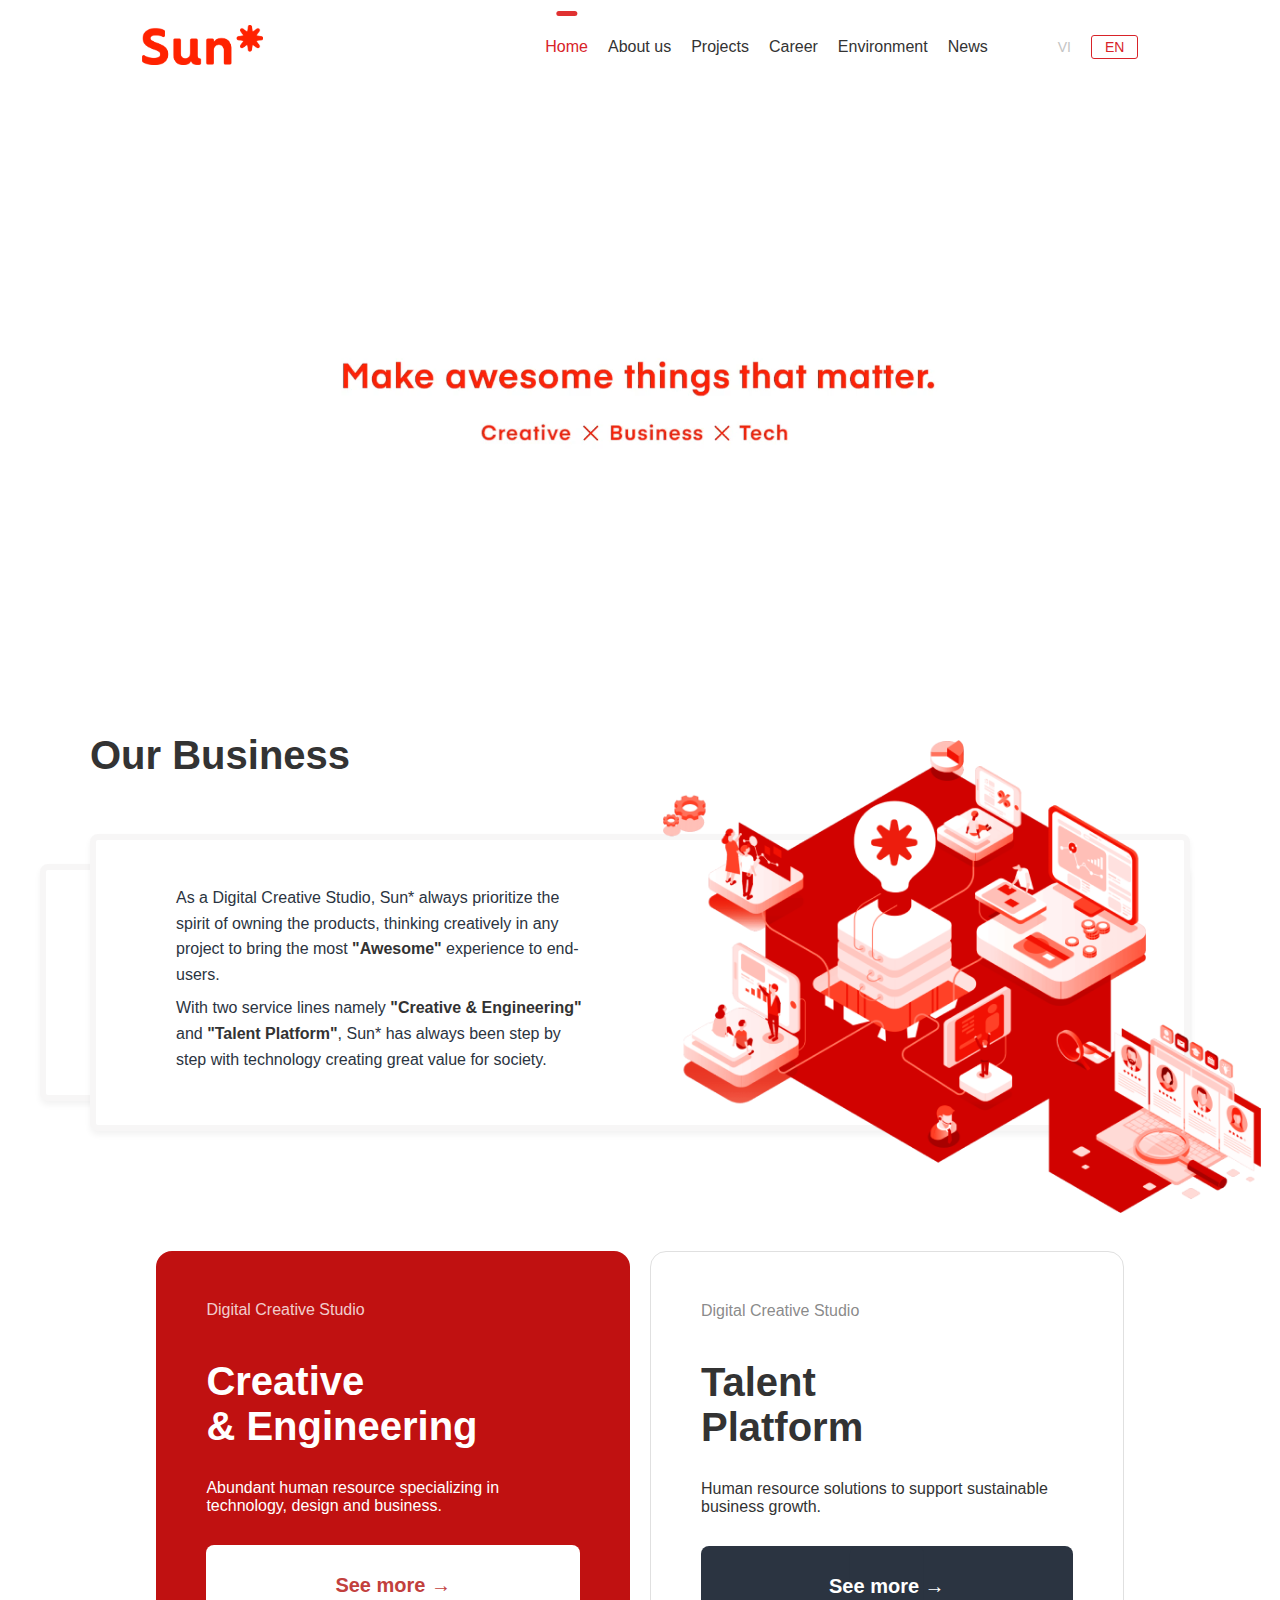
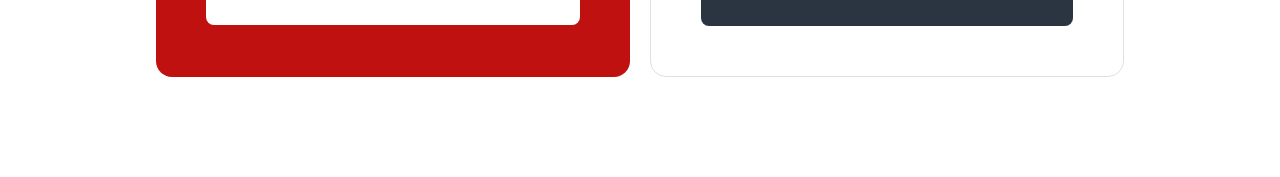
==== src/pages/index-en.html @ 9dc87dba "[Naitei] SUN* Homepage ft: header, business section, card section" ====
<!DOCTYPE html>
<html lang="vi">
  <head>
    <link
      rel="icon"
      href="../../assets/icons/favicon.ico"
      type="image/x-icon"
    />
    <link rel="stylesheet" href="../../assets/css/base.css" />
    <link rel="stylesheet" href="../../assets/css/home.css" />
    <meta charset="UTF-8" />
    <meta name="viewport" content="width=device-width, initial-scale=1.0" />
    <title>Home - English - Sun* Inc. Recruitment</title>
    <link rel="stylesheet" href="../../assets/css/styles.css" />
    <link rel="stylesheet" href="../../assets/css/responsive.css" />
  </head>

  <body>
    <header class="navbar">
      <div class="navbar__logo">
        <a href="index.html" aria-label="Trang chủ">
          <img
            src="../../assets/images/logo-sun@2x.png"
            alt="logo"
            style="max-height: 40px"
          />
        </a>
      </div>

      <input type="checkbox" id="menu-toggle" class="navbar__toggle-checkbox" />
      <div class="navbar__hamburger-btn">
        <label for="menu-toggle" class="navbar__hamburger">
          <span class="hamburger-icon"></span>
          <span class="hamburger-icon"></span>
          <span class="hamburger-icon"></span>
        </label>
      </div>

      <nav class="navbar__menu">
        <ul class="navbar__menu-list">
          <li class="navbar__menu-item-wrapper"><a href="#" class="navbar__menu-item navbar__menu-item--active">Home</a></li>
          <li class="navbar__menu-item-wrapper"><a href="#" class="navbar__menu-item">About us</a></li>
          <li class="navbar__menu-item-wrapper"><a href="#" class="navbar__menu-item">Projects</a></li>
          <li class="navbar__menu-item-wrapper"><a href="#" class="navbar__menu-item">Career</a></li>
          <li class="navbar__menu-item-wrapper"><a href="#" class="navbar__menu-item">Environment</a></li>
          <li class="navbar__menu-item-wrapper"><a href="#" class="navbar__menu-item">News</a></li>
        </ul>
      </nav>
      <ul class="navbar__lang">
        <li><a href="index.html" class="navbar__lang-btn">VI</a></li>
        <li>
          <a
            href="index-en.html"
            class="navbar__lang-btn navbar__lang-btn--active"
            >EN</a
          >
        </li>
      </ul>
    </header>

    <section class="video-container">
      <video
        src="../../assets/videos/mv-pc.mp4"
        autoplay
        muted
        webkit-playsinline
        playsinline
        loop
        preload="auto"
        class="video-container__video"
      ></video>
    </section>

    <section class="field">
      <div class="field__container">
        <h2 class="field__title">Our Business</h2>
        <div class="field__content">
          <div class="field__overlay-box"></div>
          <div class="field__description">
            <div class="field__text">
              <p>
                As a Digital Creative Studio, Sun* always prioritize the spirit
                of owning the products, thinking creatively in any project to
                bring the most <strong>"Awesome"</strong> experience to
                end-users.
              </p>
              <p>
                With two service lines namely
                <strong>"Creative &amp; Engineering"</strong> and
                <strong>"Talent Platform"</strong>, Sun* has always been step by
                step with technology creating great value for society.
              </p>
            </div>
            <div class="field__image">
              <img
                src="../../assets/images/intro-business.png"
                alt="Digital Creative Studio Illustration"
              />
            </div>
          </div>
        </div>
      </div>
    </section>

    <section class="boxes">
      <div class="box box--red">
        <div class="box-header">
          <span class="box-tag">Digital Creative Studio</span>
        </div>
        <div class="box-title">Creative<br />&amp; Engineering</div>
        <div class="box-description">
          Abundant human resource specializing in technology, design and business.
        </div>
        <button class="learn-more-btn learn-more-btn--red">
          See more →
        </button>
      </div>

      <div class="box box--white">
        <div class="box-header">
          <span class="box-tag box-tag--light">Digital Creative Studio</span>
        </div>
        <div class="box-title">Talent<br />Platform</div>
        <div class="box-description">
          Human resource solutions to support sustainable business growth.
        </div>
        <button class="learn-more-btn learn-more-btn--dark">
          See more →
        </button>
      </div>
    </section>
  </body>
</html>
---- assets/css/styles.css ----
* {
  margin: 0;
  padding: 0;
  box-sizing: border-box;
}

body {
  font-family: 'Open Sans', sans-serif;
  font-weight: 400;
}

header.navbar {
  display: flex;
  align-items: center;
  justify-content: space-between;
  padding: 20px;
  width: 81%;
  margin: 5px auto;
  font-size: 14px;
}

.navbar__logo {
  margin-right: auto;
}

.navbar img {
  max-height: 40px;
}

.navbar__hamburger-btn {
  background-color: #efefef;
  border: none;
  padding: 10px;
  border-radius: 5px;
  display: none;
  align-items: center;
  justify-content: center;
  cursor: pointer;
}

.navbar__toggle-checkbox {
  opacity: 0;
}

.navbar__hamburger {
  display: flex;
  flex-direction: column;
  gap: 4px;
  justify-content: center;
  align-items: center;
}

.hamburger-icon {
  width: 20px;
  height: 3px;
  background-color: #333;
  border-radius: 3px;
  transition: all 0.3s ease-in-out;
}

.navbar__hamburger.active .hamburger-icon:nth-child(1) {
  transform: translateY(8px) rotate(45deg);
}

.navbar__hamburger.active .hamburger-icon:nth-child(2) {
  opacity: 0;
}

.navbar__hamburger.active .hamburger-icon:nth-child(3) {
  transform: translateY(-8px) rotate(-45deg);
}

.navbar__menu-list, .navbar__lang {
  list-style: none;
  display: flex;
  align-items: center;
  gap: 20px;
  margin: 0;
  padding: 0;
}

.navbar__menu-list {
  margin-right: 8%;
}

.navbar__lang {
  margin-left: 70px;
}

.navbar__menu-list li, .navbar__lang li {
  list-style: none;
}

.navbar__menu-list a {
  text-decoration: none;
  color: #333;
  font-size: 16px;
  white-space: nowrap;
  position: relative;
}

.navbar__menu-list li {
  height: 40px;
  display: flex;
  align-items: center;
}

.navbar__menu-list a:hover,
.navbar__menu-list a.navbar__menu-item--active {
  color: #d82329;
}

.navbar__menu-list a:hover::before,
.navbar__menu-list a.navbar__menu-item--active::before {
  content: "";
  display: block;
  height: 5px;
  width: 50%;
  background-color: #e03131;
  border-radius: 3px;
  position: absolute;
  top: -27px;
  left: 50%;
  transform: translateX(-50%);
}

.navbar__lang-btn {
  padding: 3px 0;
  border-radius: 3px;
  font-size: 14px;
  color: #c4c4c4;
  cursor: pointer;
  text-decoration: none;
}

.navbar__lang-btn--active {
  color: #d82329;
  border: 1px solid #d82329;
  padding: 3px 13px;
}

.video-container {
  width: 100%;
  height: 600px;
  overflow: hidden;
}

.video-container__video {
  width: 100%;
  height: 100%;
  object-fit: cover;
}

.field {
  max-width: 1200px;
  margin: 20px auto;
  padding: 20px;
  font-size: 20px;
}

.field__container {
  max-width: 1100px;
  display: flex;
  flex-direction: column;
  gap: 20px;
  margin: 0 auto; 
}

.field__title {
  font-size: 40px;
  color: #333;
  margin-bottom: 1rem;
}

.field__content {
  display: flex;
  position: relative;
  gap: 20px;
  align-items: center;
}

.field__text {
  max-width: 450px;
  padding: 20px;
}

.field__description {
  margin-top: 20px;
  flex: 1;
  padding: 25px 60px;
  border: 6px solid #f7f6f6;
  border-radius: 8px;
  box-shadow: 0 4px 6px rgba(0, 0, 0, 0.05);
  background-color: #ffffff;
  z-index: 1;
  position: relative;
}

.field__description p {
  font-size: 1rem;
  color: #2b3441;
  line-height: 1.6;
  margin-bottom: 0.5rem;
}

.field__description p strong {
  color: #333;
}

.field__overlay-box {
  position: absolute;
  width: calc(100% + 50px);
  height: calc(100% - 80px);
  top: 50px;
  left: -50px;
  z-index: 0;
  border-radius: 8px;
  border: 6px solid #f7f6f6;
  box-shadow: 0 4px 6px rgba(0, 0, 0, 0.05);
  background-color: #ffffff;
}

.field__image {
  position: absolute;
  right: -50px;
  top: -35%;
  z-index: 2;
  width: 50%;
  display: flex;
  justify-content: center;
  align-items: center;
}

.field__image img {
  max-width: 110%;
  height: auto;
}

.boxes {
  max-width: 100%;
  display: flex;
  gap: 20px;
  justify-content: center;
  margin: 100px auto;
}

.box {
  border-radius: 16px;
  padding: 50px;
  width: 37%;
  position: relative;
}

.box--red {
  background-color: #c01111;
  color: #ffffff;
}

.box--white {
  background-color: #ffffff;
  color: #333333;
  border: 1px solid #e0e0e0;
}

.box-header {
  display: flex;
  align-items: center;
  margin-bottom: 10px;
}

.box-tag {
  font-size: 16px;
  color: rgba(255, 255, 255, 0.8);
  margin-bottom: 30px;
}

.box-tag--light {
  font-size: 16px;
  color: rgba(107, 107, 107, 0.8);
  margin-bottom: 30px;
}

.light {
  font-size: 16px;
  color: rgba(91, 91, 91, 0.8);
  margin-bottom: 30px;
}

.box-title {
  font-size: 40px;
  font-weight: bold;
  margin-bottom: 30px;
}

.box-description {
  font-size: 16px;
  margin-bottom: 30px;
}

.learn-more-btn {
  position: relative;
  display: inline-flex;
  align-items: center;
  justify-content: center;
  padding: 10px 20px;
  font-size: 20px;
  font-weight: bold;
  border-radius: 8px;
  cursor: pointer;
  border: none;
  width: 100%;
  height: 80px;
  color: #ffffff;
  overflow: hidden;
  z-index: 0;
  transition: color 0.3s ease;
}

.learn-more-btn::before {
  content: "";
  position: absolute;
  top: 50%;
  left: 50%;
  width: 20%;
  height: 100%;
  background-color: inherit;
  border-radius: 8px;
  transition: width 0.4s ease;
  transform: translate(-50%, -50%);
  z-index: -1;
}

.learn-more-btn--red {
  background-color: #ffffff;
  color: #c2403d;
}

.learn-more-btn--red:hover {
  color: #ffffff;
}

.learn-more-btn--red:hover::before {
  background-color: #2b3441;
  width: 120%;
}

.learn-more-btn--dark {
  background-color: #2b3441;
  color: #ffffff;
}

.learn-more-btn--dark:hover {
  color: #ffffff;
}

.learn-more-btn--dark:hover::before {
  background-color: #c01111;
  width: 120%;
}
---- assets/css/responsive.css ----
@media (max-width: 1200px) {
  header.navbar {
    width: 100%;
    margin: 0;
    padding: 10px 0;
    display: flex;
    align-items: center;
    justify-content: space-between;
    padding: 20px 20px;
    font-size: 14px;
  }

  .navbar__menu-list {
    gap: 15px;
  }
}

@media (max-width: 768px) {
  header.navbar {
    display: flex;
    align-items: center;
    justify-content: space-between;
    padding: 15px 10px;
  }

  .navbar__hamburger-btn {
    display: flex;
    align-items: center;
    justify-content: center;
    cursor: pointer;
  }

  .navbar__hamburger-icon {
    font-size: 24px;
    color: #333;
  }

  .navbar__lang {
    display: flex;
    align-items: center;
    gap: 8px;
    margin-left: 30px;
  }

  .navbar__menu {
    display: none;
    flex-direction: column;
    position: absolute;
    top: 60px;
    left: 0;
    background-color: #fff;
    z-index: 1000;
    width: 100%;
    padding-left: 0;
    margin: 0;
  }

  .navbar__toggle-checkbox {
    position: absolute;
    top: 0;
    left: 0;
    width: 20px;
    height: 20px;
    opacity: 0;
    cursor: pointer;
  }

  #menu-toggle:checked ~ .navbar__menu {
    display: flex;
  }

  .navbar__menu-list {
    display: flex;
    flex-direction: column;
    width: 100%;
    padding-left: 0;
    margin: 0;
    align-items: flex-start;
  }

  .navbar__menu-item-wrapper {
    width: 100%;
  }

  .navbar__menu-item {
    display: block;
    width: 100%;
    padding: 10px 15px;
    text-align: left;
    background-color: transparent;
    color: #333;
    border: none;
    cursor: pointer;
  }

  .navbar__menu-item.navbar__menu-item--active,
  .navbar__menu-item:hover {
    background-color: red !important;
    color: white !important;
  }

  .navbar__menu-item.navbar__menu-item--active::before,
  .navbar__menu-item:hover::before {
    display: none !important;
  }

  .video-container {
    width: 100%;
    height: 400px;
  }

  .field__content {
    display: flex;
    flex-direction: row;
    align-items: center;
    gap: 20px;
  }

  .field__title {
    font-size: 28px;
  }

  .field__description {
    padding: 20px;
  }

  .field__image {
    width: 45%;
    max-width: 100%;
    top: 10%;
    right: 20px;
  }

  .field__text {
    width: 50%;
    text-align: left;
  }

  .boxes {
    margin: 10px 25px;
  }

  .box {
    width: 100%;
    padding: 36px;
  }

  .box-title {
    font-size: 22px;
  }

  .learn-more-btn {
    font-size: 16px;
    height: 60px;
  }
}



@media (max-width: 480px) {
  .navbar-menu a {
    font-size: 12px;
  }

  .navbar-lang .btn {
    font-size: 12px;
  }

  .field__container {
    display: flex;
    flex-direction: column;
    gap: 20px;
    margin: 0 10px;
  }

  .field__content {
    display: flex;
    flex-direction: column;
    align-items: center;
    gap: 10px;
  }

  .field__title {
    font-size: 24px;
  }

  .field__description {
    font-size: 14px;
    padding: 10px;
  }

  .field__text {
    order: 1;
    text-align: left;
    width: 100%;
  }

  .field__image {
    order: 2;
    width: 96%;
    margin-top: 10px;
    position: static;
  }

  .boxes {
    margin: 10px 25px;
    flex-direction: column; 
  }

  .box {
    padding: 36px;
  }

  .box-header {
    font-size: 14px;
    margin-bottom: 8px;
  }
}
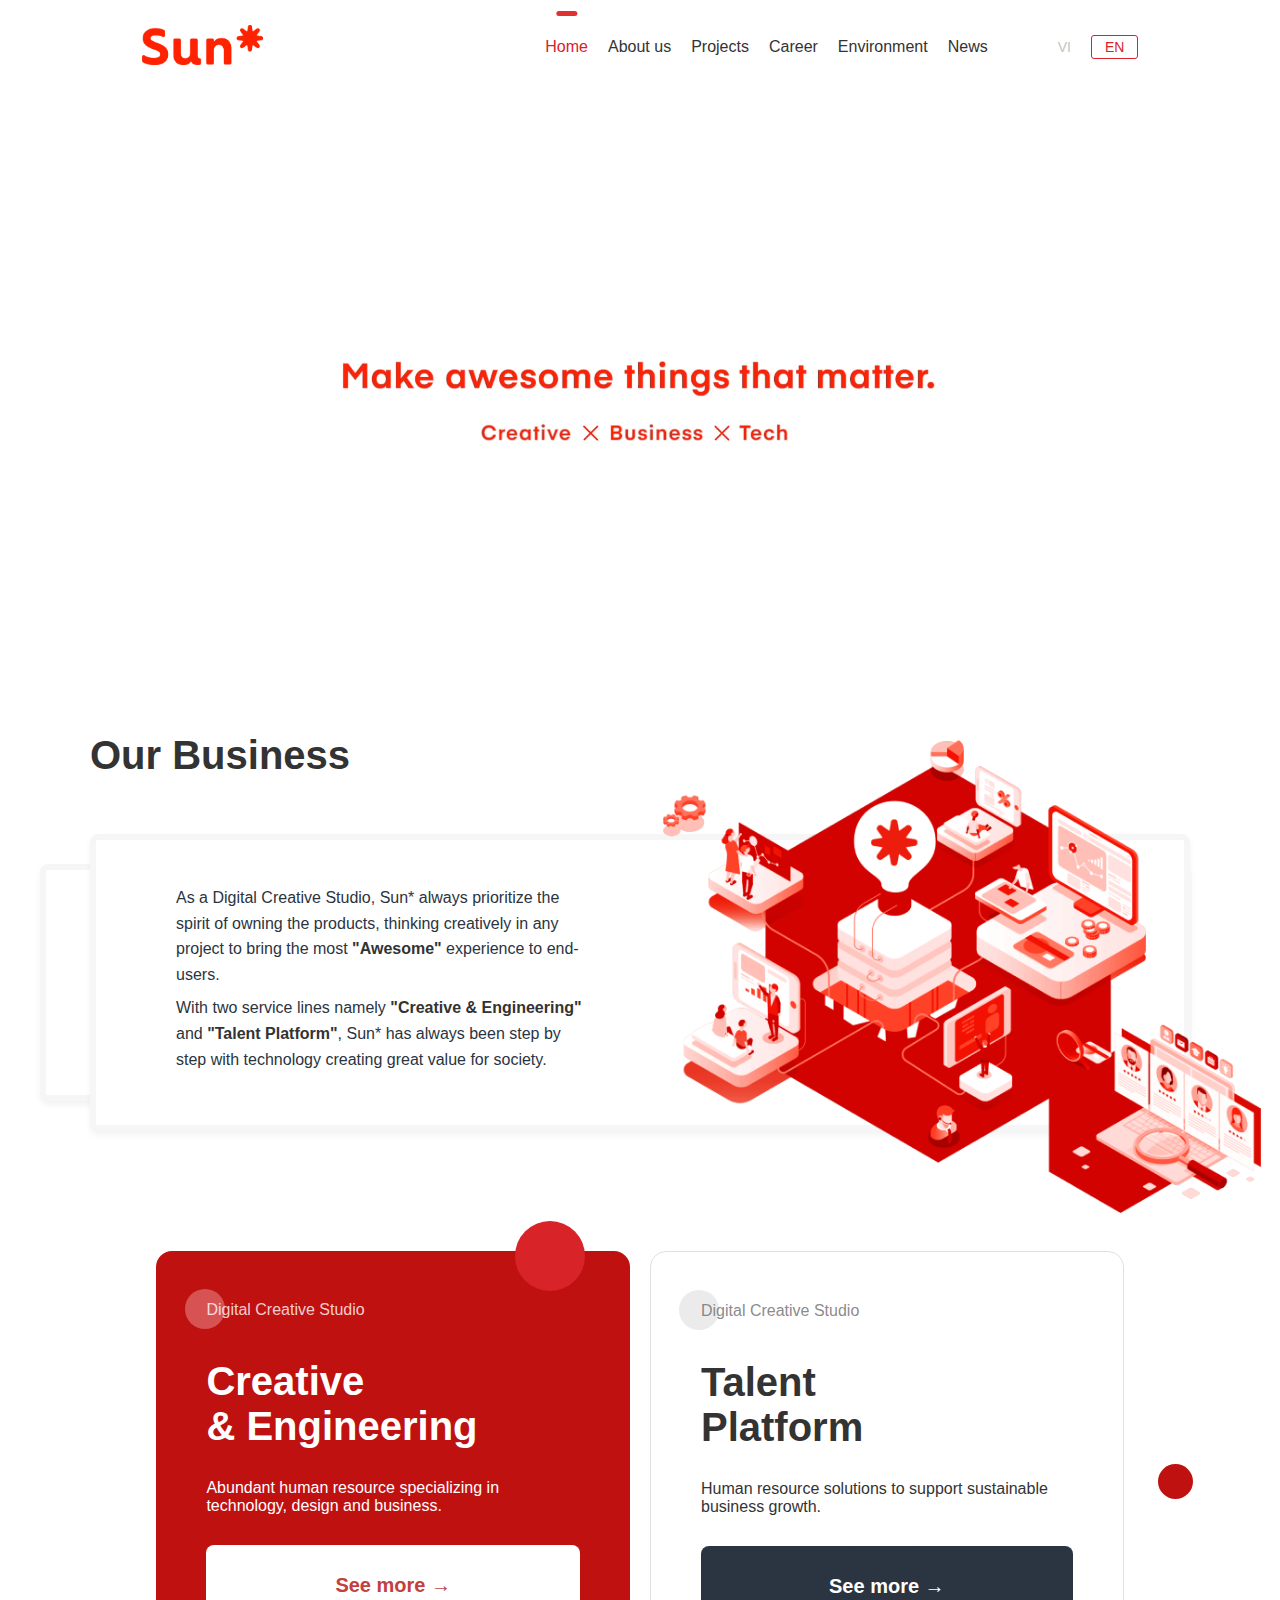
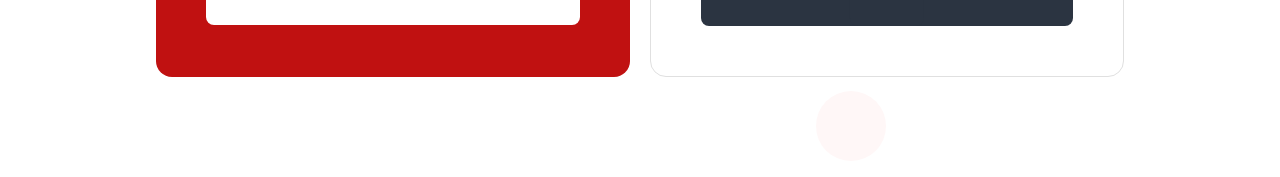
==== commit 5af98df6: "[Naitei] SUN* Homepage ft: header, business section, card section" ====
--- a/src/pages/index-en.html
+++ b/src/pages/index-en.html
@@ -6,8 +6,6 @@
       href="../../assets/icons/favicon.ico"
       type="image/x-icon"
     />
-    <link rel="stylesheet" href="../../assets/css/base.css" />
-    <link rel="stylesheet" href="../../assets/css/home.css" />
     <meta charset="UTF-8" />
     <meta name="viewport" content="width=device-width, initial-scale=1.0" />
     <title>Home - English - Sun* Inc. Recruitment</title>
@@ -104,7 +102,9 @@
 
     <section class="boxes">
       <div class="box box--red">
+        <div class="circle circle--top-right"></div>
         <div class="box-header">
+          <div class="circle circle--red circle--top-left"></div>
           <span class="box-tag">Digital Creative Studio</span>
         </div>
         <div class="box-title">Creative<br />&amp; Engineering</div>
@@ -118,6 +118,7 @@
 
       <div class="box box--white">
         <div class="box-header">
+          <div class="circle circle--white circle--top-left"></div>
           <span class="box-tag box-tag--light">Digital Creative Studio</span>
         </div>
         <div class="box-title">Talent<br />Platform</div>
@@ -127,6 +128,8 @@
         <button class="learn-more-btn learn-more-btn--dark">
           See more →
         </button>
+        <div class="circle circle-right"></div>
+        <div class="circle circle--down-right"></div>
       </div>
     </section>
   </body>
--- a/assets/css/styles.css
+++ b/assets/css/styles.css
@@ -1,7 +1,7 @@
 * {
+  box-sizing: border-box;
   margin: 0;
   padding: 0;
-  box-sizing: border-box;
 }
 
 body {
@@ -10,13 +10,13 @@
 }
 
 header.navbar {
-  display: flex;
-  align-items: center;
+  align-items: center;
+  display: flex;
+  font-size: 14px;
   justify-content: space-between;
+  margin: 5px auto;
   padding: 20px;
   width: 81%;
-  margin: 5px auto;
-  font-size: 14px;
 }
 
 .navbar__logo {
@@ -28,14 +28,14 @@
 }
 
 .navbar__hamburger-btn {
+  align-items: center;
   background-color: #efefef;
   border: none;
+  border-radius: 5px;
+  cursor: pointer;
+  display: none;
+  justify-content: center;
   padding: 10px;
-  border-radius: 5px;
-  display: none;
-  align-items: center;
-  justify-content: center;
-  cursor: pointer;
 }
 
 .navbar__toggle-checkbox {
@@ -43,19 +43,19 @@
 }
 
 .navbar__hamburger {
+  align-items: center;
   display: flex;
   flex-direction: column;
   gap: 4px;
   justify-content: center;
-  align-items: center;
 }
 
 .hamburger-icon {
-  width: 20px;
-  height: 3px;
   background-color: #333;
   border-radius: 3px;
+  height: 3px;
   transition: all 0.3s ease-in-out;
+  width: 20px;
 }
 
 .navbar__hamburger.active .hamburger-icon:nth-child(1) {
@@ -70,11 +70,12 @@
   transform: translateY(-8px) rotate(-45deg);
 }
 
-.navbar__menu-list, .navbar__lang {
+.navbar__menu-list,
+.navbar__lang {
+  align-items: center;
+  display: flex;
+  gap: 20px;
   list-style: none;
-  display: flex;
-  align-items: center;
-  gap: 20px;
   margin: 0;
   padding: 0;
 }
@@ -87,22 +88,23 @@
   margin-left: 70px;
 }
 
-.navbar__menu-list li, .navbar__lang li {
+.navbar__menu-list li,
+.navbar__lang li {
   list-style: none;
 }
 
 .navbar__menu-list a {
-  text-decoration: none;
   color: #333;
   font-size: 16px;
+  position: relative;
+  text-decoration: none;
   white-space: nowrap;
-  position: relative;
 }
 
 .navbar__menu-list li {
+  align-items: center;
+  display: flex;
   height: 40px;
-  display: flex;
-  align-items: center;
 }
 
 .navbar__menu-list a:hover,
@@ -112,71 +114,71 @@
 
 .navbar__menu-list a:hover::before,
 .navbar__menu-list a.navbar__menu-item--active::before {
+  background-color: #e03131;
+  border-radius: 3px;
   content: "";
   display: block;
   height: 5px;
-  width: 50%;
-  background-color: #e03131;
-  border-radius: 3px;
+  left: 50%;
   position: absolute;
   top: -27px;
-  left: 50%;
   transform: translateX(-50%);
+  width: 50%;
 }
 
 .navbar__lang-btn {
-  padding: 3px 0;
   border-radius: 3px;
-  font-size: 14px;
   color: #c4c4c4;
   cursor: pointer;
+  font-size: 14px;
+  padding: 3px 0;
   text-decoration: none;
 }
 
 .navbar__lang-btn--active {
+  border: 1px solid #d82329;
   color: #d82329;
-  border: 1px solid #d82329;
   padding: 3px 13px;
 }
 
 .video-container {
-  width: 100%;
   height: 600px;
   overflow: hidden;
+  width: 100%;
 }
 
 .video-container__video {
-  width: 100%;
   height: 100%;
   object-fit: cover;
+  width: 100%;
 }
 
 .field {
+  font-size: 20px;
+  margin: 20px auto;
   max-width: 1200px;
-  margin: 20px auto;
   padding: 20px;
-  font-size: 20px;
 }
 
 .field__container {
-  max-width: 1100px;
   display: flex;
   flex-direction: column;
   gap: 20px;
-  margin: 0 auto; 
+  margin: 0 auto;
+  max-width: 1100px;
 }
 
 .field__title {
+  color: #333;
   font-size: 40px;
-  color: #333;
   margin-bottom: 1rem;
 }
 
 .field__content {
-  display: flex;
+  align-items: center;
+  display: flex;
+  gap: 20px;
   position: relative;
-  gap: 20px;
-  align-items: center;
 }
 
 .field__text {
@@ -185,20 +187,23 @@
 }
 
 .field__description {
-  margin-top: 20px;
-  flex: 1;
-  padding: 25px 60px;
+  background-color: #ffffff;
   border: 6px solid #f7f6f6;
   border-radius: 8px;
   box-shadow: 0 4px 6px rgba(0, 0, 0, 0.05);
-  background-color: #ffffff;
+  color: #2b3441;
+  flex: 1;
+  font-size: 1rem;
+  line-height: 1.6;
+  margin-top: 20px;
+  padding: 25px 60px;
+  position: relative;
   z-index: 1;
-  position: relative;
 }
 
 .field__description p {
+  color: #2b3441;
   font-size: 1rem;
-  color: #2b3441;
   line-height: 1.6;
   margin-bottom: 0.5rem;
 }
@@ -208,47 +213,47 @@
 }
 
 .field__overlay-box {
+  background-color: #ffffff;
+  border: 6px solid #f7f6f6;
+  border-radius: 8px;
+  box-shadow: 0 4px 6px rgba(0, 0, 0, 0.05);
+  height: calc(100% - 80px);
+  left: -50px;
   position: absolute;
+  top: 50px;
   width: calc(100% + 50px);
-  height: calc(100% - 80px);
-  top: 50px;
-  left: -50px;
   z-index: 0;
-  border-radius: 8px;
-  border: 6px solid #f7f6f6;
-  box-shadow: 0 4px 6px rgba(0, 0, 0, 0.05);
-  background-color: #ffffff;
 }
 
 .field__image {
+  align-items: center;
+  display: flex;
+  justify-content: center;
   position: absolute;
   right: -50px;
   top: -35%;
+  width: 50%;
   z-index: 2;
-  width: 50%;
-  display: flex;
-  justify-content: center;
-  align-items: center;
 }
 
 .field__image img {
+  height: auto;
   max-width: 110%;
-  height: auto;
 }
 
 .boxes {
-  max-width: 100%;
   display: flex;
   gap: 20px;
   justify-content: center;
   margin: 100px auto;
+  max-width: 100%;
 }
 
 .box {
   border-radius: 16px;
   padding: 50px;
+  position: relative;
   width: 37%;
-  position: relative;
 }
 
 .box--red {
@@ -258,31 +263,32 @@
 
 .box--white {
   background-color: #ffffff;
+  border: 1px solid #e0e0e0;
   color: #333333;
-  border: 1px solid #e0e0e0;
 }
 
 .box-header {
-  display: flex;
-  align-items: center;
+  align-items: center;
+  display: flex;
   margin-bottom: 10px;
 }
 
 .box-tag {
+  color: rgba(255, 255, 255, 0.8);
   font-size: 16px;
-  color: rgba(255, 255, 255, 0.8);
   margin-bottom: 30px;
+  z-index: 1;
 }
 
 .box-tag--light {
+  color: rgba(107, 107, 107, 0.8);
   font-size: 16px;
-  color: rgba(107, 107, 107, 0.8);
   margin-bottom: 30px;
 }
 
 .light {
+  color: rgba(91, 91, 91, 0.8);
   font-size: 16px;
-  color: rgba(91, 91, 91, 0.8);
   margin-bottom: 30px;
 }
 
@@ -298,35 +304,35 @@
 }
 
 .learn-more-btn {
-  position: relative;
+  align-items: center;
+  border: none;
+  border-radius: 8px;
+  color: #ffffff;
+  cursor: pointer;
   display: inline-flex;
-  align-items: center;
-  justify-content: center;
-  padding: 10px 20px;
   font-size: 20px;
   font-weight: bold;
+  height: 80px;
+  justify-content: center;
+  overflow: hidden;
+  padding: 10px 20px;
+  position: relative;
+  transition: color 0.3s ease;
+  width: 100%;
+  z-index: 0;
+}
+
+.learn-more-btn::before {
+  background-color: inherit;
   border-radius: 8px;
-  cursor: pointer;
-  border: none;
-  width: 100%;
-  height: 80px;
-  color: #ffffff;
-  overflow: hidden;
-  z-index: 0;
-  transition: color 0.3s ease;
-}
-
-.learn-more-btn::before {
   content: "";
+  height: 100%;
+  left: 50%;
   position: absolute;
   top: 50%;
-  left: 50%;
+  transform: translate(-50%, -50%);
+  transition: width 0.4s ease;
   width: 20%;
-  height: 100%;
-  background-color: inherit;
-  border-radius: 8px;
-  transition: width 0.4s ease;
-  transform: translate(-50%, -50%);
   z-index: -1;
 }
 
@@ -357,3 +363,48 @@
   background-color: #c01111;
   width: 120%;
 }
+
+.circle {
+  border-radius: 50%;
+  position: absolute;
+  z-index: 0.25;
+}
+
+.circle--red {
+  background-color: #d75252;
+}
+
+.circle--white {
+  background-color: #ebebeb;
+}
+
+.circle--top-left {
+  height: 40px;
+  left: 6%;
+  top: 9%;
+  width: 40px;
+}
+
+.circle--top-right {
+  background-color: #d82329;
+  height: 70px;
+  right: 45px;
+  top: -30px;
+  width: 70px;
+}
+
+.circle-right {
+  background-color: #c01111;
+  height: 35px;
+  right: -15%;
+  top: 50%;
+  width: 35px;
+}
+
+.circle--down-right {
+  background-color: #fff7f7;
+  bottom: -20%;
+  height: 70px;
+  left: 35%;
+  width: 70px;
+}
--- a/assets/css/responsive.css
+++ b/assets/css/responsive.css
@@ -1,13 +1,12 @@
 @media (max-width: 1200px) {
   header.navbar {
-    width: 100%;
+    align-items: center;
+    display: flex;
+    font-size: 14px;
+    justify-content: space-between;
     margin: 0;
-    padding: 10px 0;
-    display: flex;
-    align-items: center;
-    justify-content: space-between;
     padding: 20px 20px;
-    font-size: 14px;
+    width: 100%;
   }
 
   .navbar__menu-list {
@@ -17,80 +16,80 @@
 
 @media (max-width: 768px) {
   header.navbar {
-    display: flex;
-    align-items: center;
+    align-items: center;
+    display: flex;
     justify-content: space-between;
     padding: 15px 10px;
   }
 
   .navbar__hamburger-btn {
-    display: flex;
-    align-items: center;
+    align-items: center;
+    cursor: pointer;
+    display: flex;
     justify-content: center;
-    cursor: pointer;
   }
 
   .navbar__hamburger-icon {
+    color: #333;
     font-size: 24px;
-    color: #333;
   }
 
   .navbar__lang {
-    display: flex;
-    align-items: center;
+    align-items: center;
+    display: flex;
     gap: 8px;
     margin-left: 30px;
   }
 
   .navbar__menu {
+    background-color: #fff;
     display: none;
     flex-direction: column;
+    left: 0;
+    margin: 0;
+    padding-left: 0;
     position: absolute;
     top: 60px;
+    width: 100%;
+    z-index: 1000;
+  }
+
+  .navbar__toggle-checkbox {
+    cursor: pointer;
+    height: 20px;
     left: 0;
-    background-color: #fff;
-    z-index: 1000;
-    width: 100%;
-    padding-left: 0;
-    margin: 0;
-  }
-
-  .navbar__toggle-checkbox {
+    opacity: 0;
     position: absolute;
     top: 0;
-    left: 0;
     width: 20px;
-    height: 20px;
-    opacity: 0;
+  }
+
+  #menu-toggle:checked ~ .navbar__menu {
+    display: flex;
+  }
+
+  .navbar__menu-list {
+    align-items: flex-start;
+    display: flex;
+    flex-direction: column;
+    margin: 0;
+    padding-left: 0;
+    width: 100%;
+  }
+
+  .navbar__menu-item-wrapper {
+    width: 100%;
+  }
+
+  .navbar__menu-item {
+    background-color: transparent;
+    border: none;
+    color: #333;
     cursor: pointer;
-  }
-
-  #menu-toggle:checked ~ .navbar__menu {
-    display: flex;
-  }
-
-  .navbar__menu-list {
-    display: flex;
-    flex-direction: column;
-    width: 100%;
-    padding-left: 0;
-    margin: 0;
-    align-items: flex-start;
-  }
-
-  .navbar__menu-item-wrapper {
-    width: 100%;
-  }
-
-  .navbar__menu-item {
     display: block;
-    width: 100%;
     padding: 10px 15px;
     text-align: left;
-    background-color: transparent;
-    color: #333;
-    border: none;
-    cursor: pointer;
+    width: 100%;
   }
 
   .navbar__menu-item.navbar__menu-item--active,
@@ -105,44 +104,45 @@
   }
 
   .video-container {
-    width: 100%;
     height: 400px;
+    width: 100%;
   }
 
   .field__content {
+    align-items: center;
     display: flex;
     flex-direction: row;
-    align-items: center;
     gap: 20px;
+  }
+
+  .field__description {
+    padding: 20px;
+  }
+
+  .field__image {
+    max-width: 100%;
+    position: absolute;
+    right: 20px;
+    top: 10%;
+    width: 45%;
+  }
+
+  .field__text {
+    text-align: left;
+    width: 50%;
   }
 
   .field__title {
     font-size: 28px;
   }
 
-  .field__description {
-    padding: 20px;
-  }
-
-  .field__image {
-    width: 45%;
-    max-width: 100%;
-    top: 10%;
-    right: 20px;
-  }
-
-  .field__text {
-    width: 50%;
-    text-align: left;
-  }
-
   .boxes {
     margin: 10px 25px;
   }
 
   .box {
-    width: 100%;
     padding: 36px;
+    width: 100%;
   }
 
   .box-title {
@@ -153,19 +153,42 @@
     font-size: 16px;
     height: 60px;
   }
+
+  .circle--top-left {
+    height: 30px;
+    left: 6%;
+    top: 9%;
+    width: 30px;
+  }
+  
+  .circle--top-right {
+    height: 60px;
+    right: 45px;
+    top: -30px;
+    width: 60px;
+  }
+  
+  .circle-right {
+    display: none;
+  }
+  
+  .circle--down-right {
+    bottom: -26%;
+    height: 70px;
+    left: 35%;
+    width: 70px;
+  }
 }
 
-
-
 @media (max-width: 480px) {
+  .navbar-lang .btn {
+    font-size: 12px;
+  }
+
   .navbar-menu a {
     font-size: 12px;
   }
 
-  .navbar-lang .btn {
-    font-size: 12px;
-  }
-
   .field__container {
     display: flex;
     flex-direction: column;
@@ -174,14 +197,10 @@
   }
 
   .field__content {
-    display: flex;
-    flex-direction: column;
-    align-items: center;
+    align-items: center;
+    display: flex;
+    flex-direction: column;
     gap: 10px;
-  }
-
-  .field__title {
-    font-size: 24px;
   }
 
   .field__description {
@@ -189,22 +208,26 @@
     padding: 10px;
   }
 
+  .field__image {
+    margin-top: 10px;
+    order: 2;
+    position: static;
+    width: 96%;
+  }
+
   .field__text {
     order: 1;
     text-align: left;
     width: 100%;
   }
 
-  .field__image {
-    order: 2;
-    width: 96%;
-    margin-top: 10px;
-    position: static;
+  .field__title {
+    font-size: 24px;
   }
 
   .boxes {
+    flex-direction: column;
     margin: 10px 25px;
-    flex-direction: column; 
   }
 
   .box {
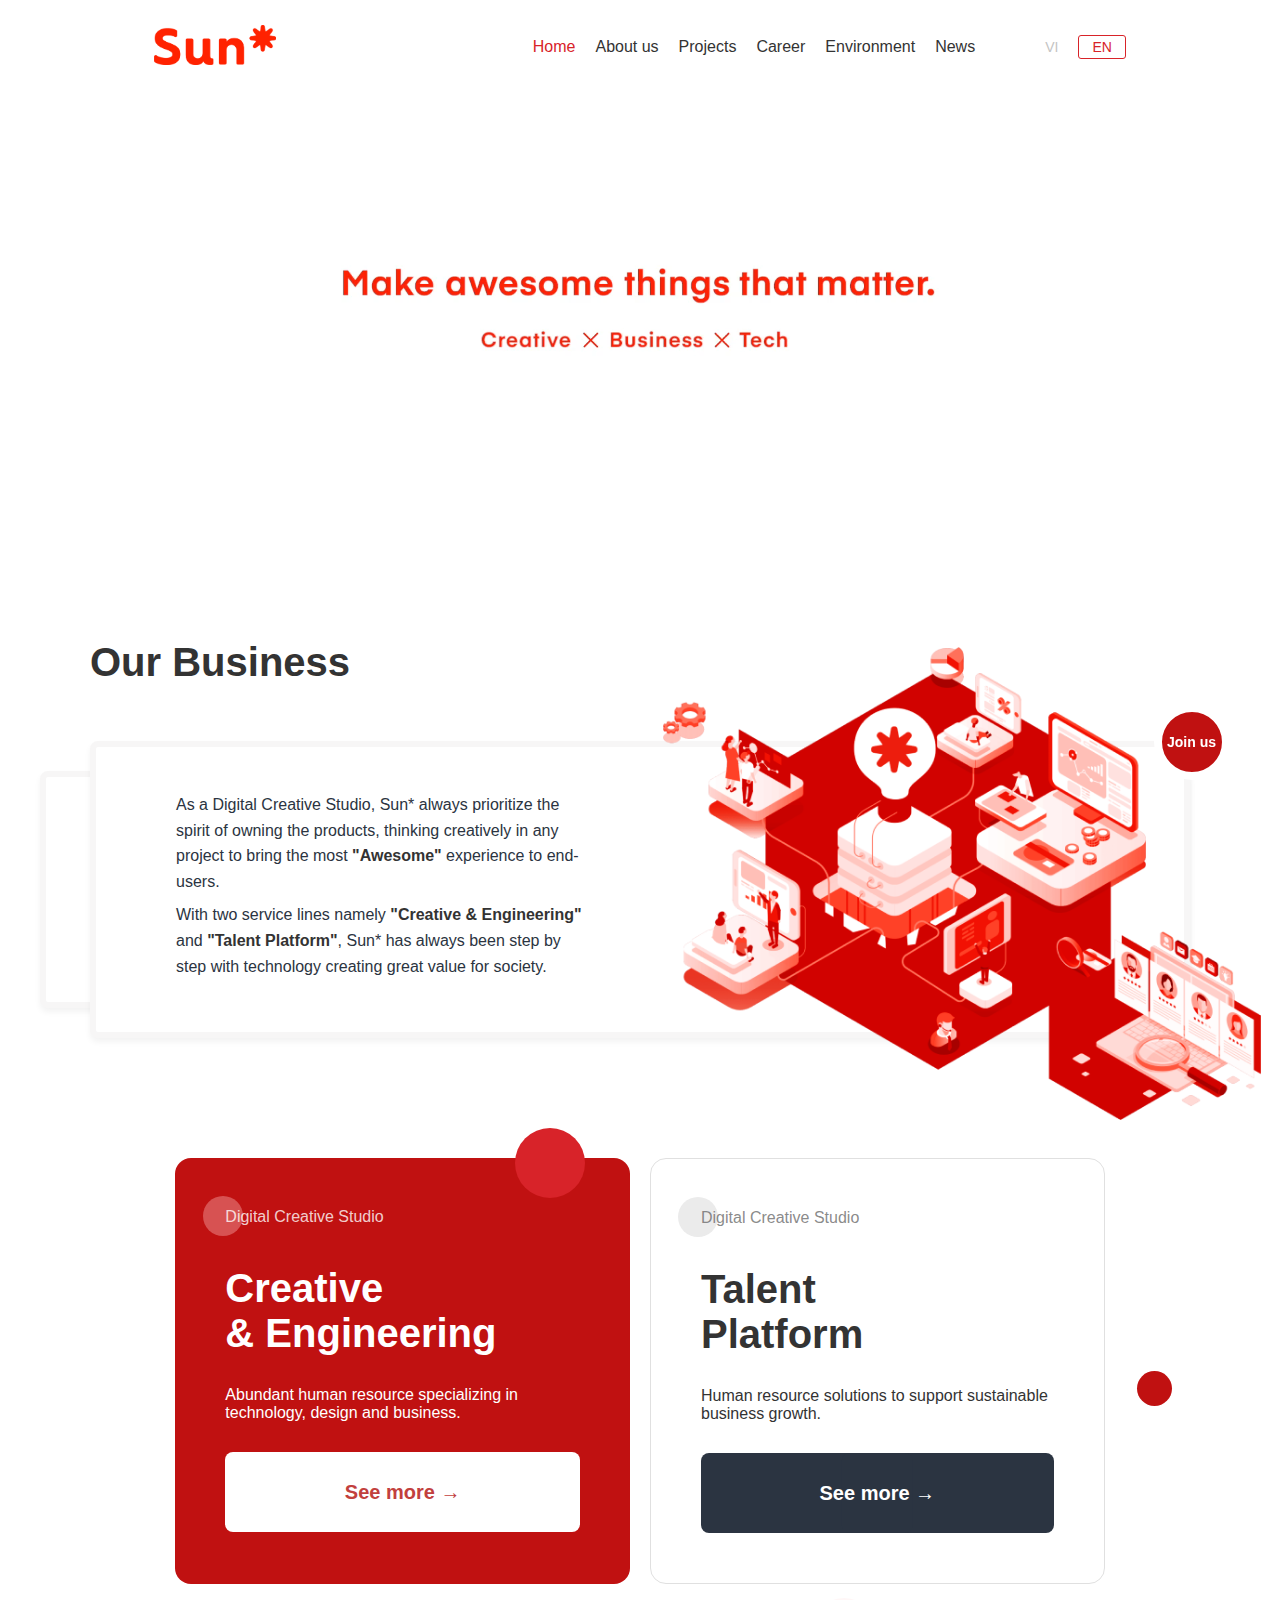
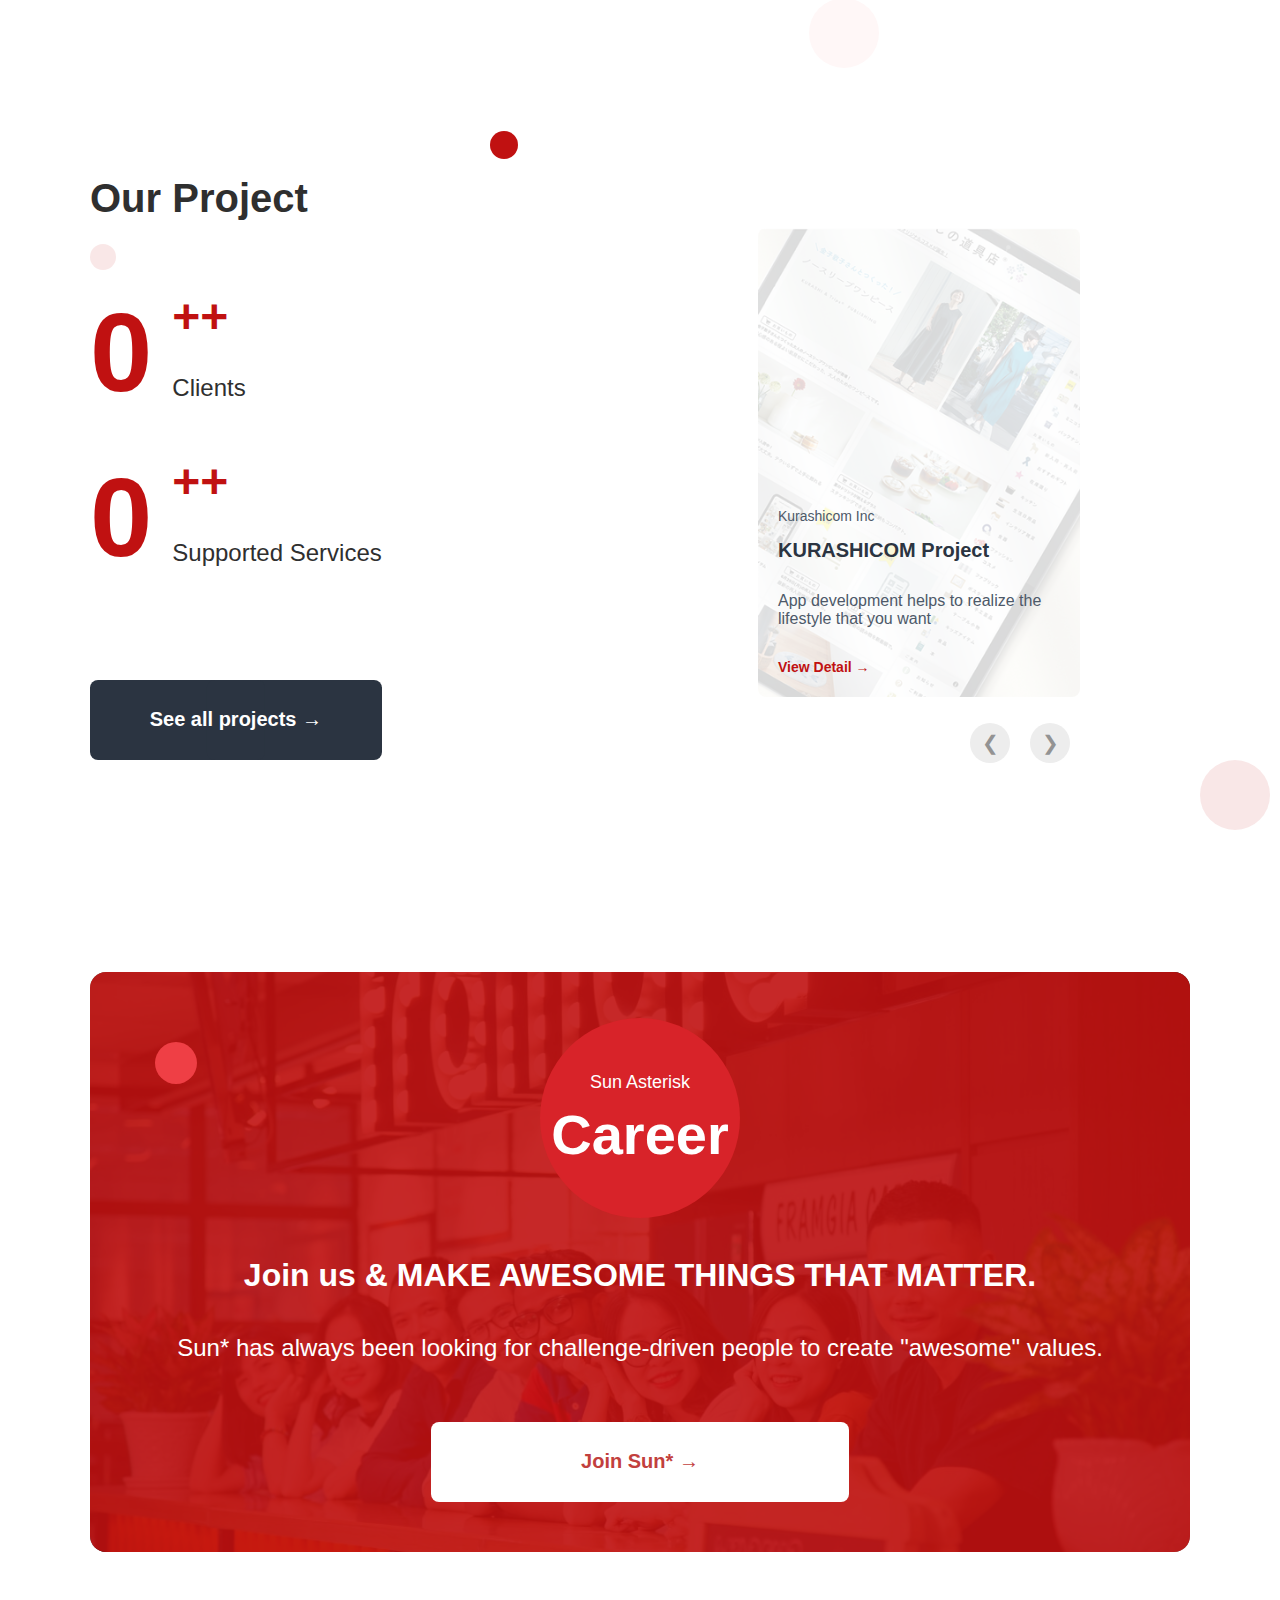
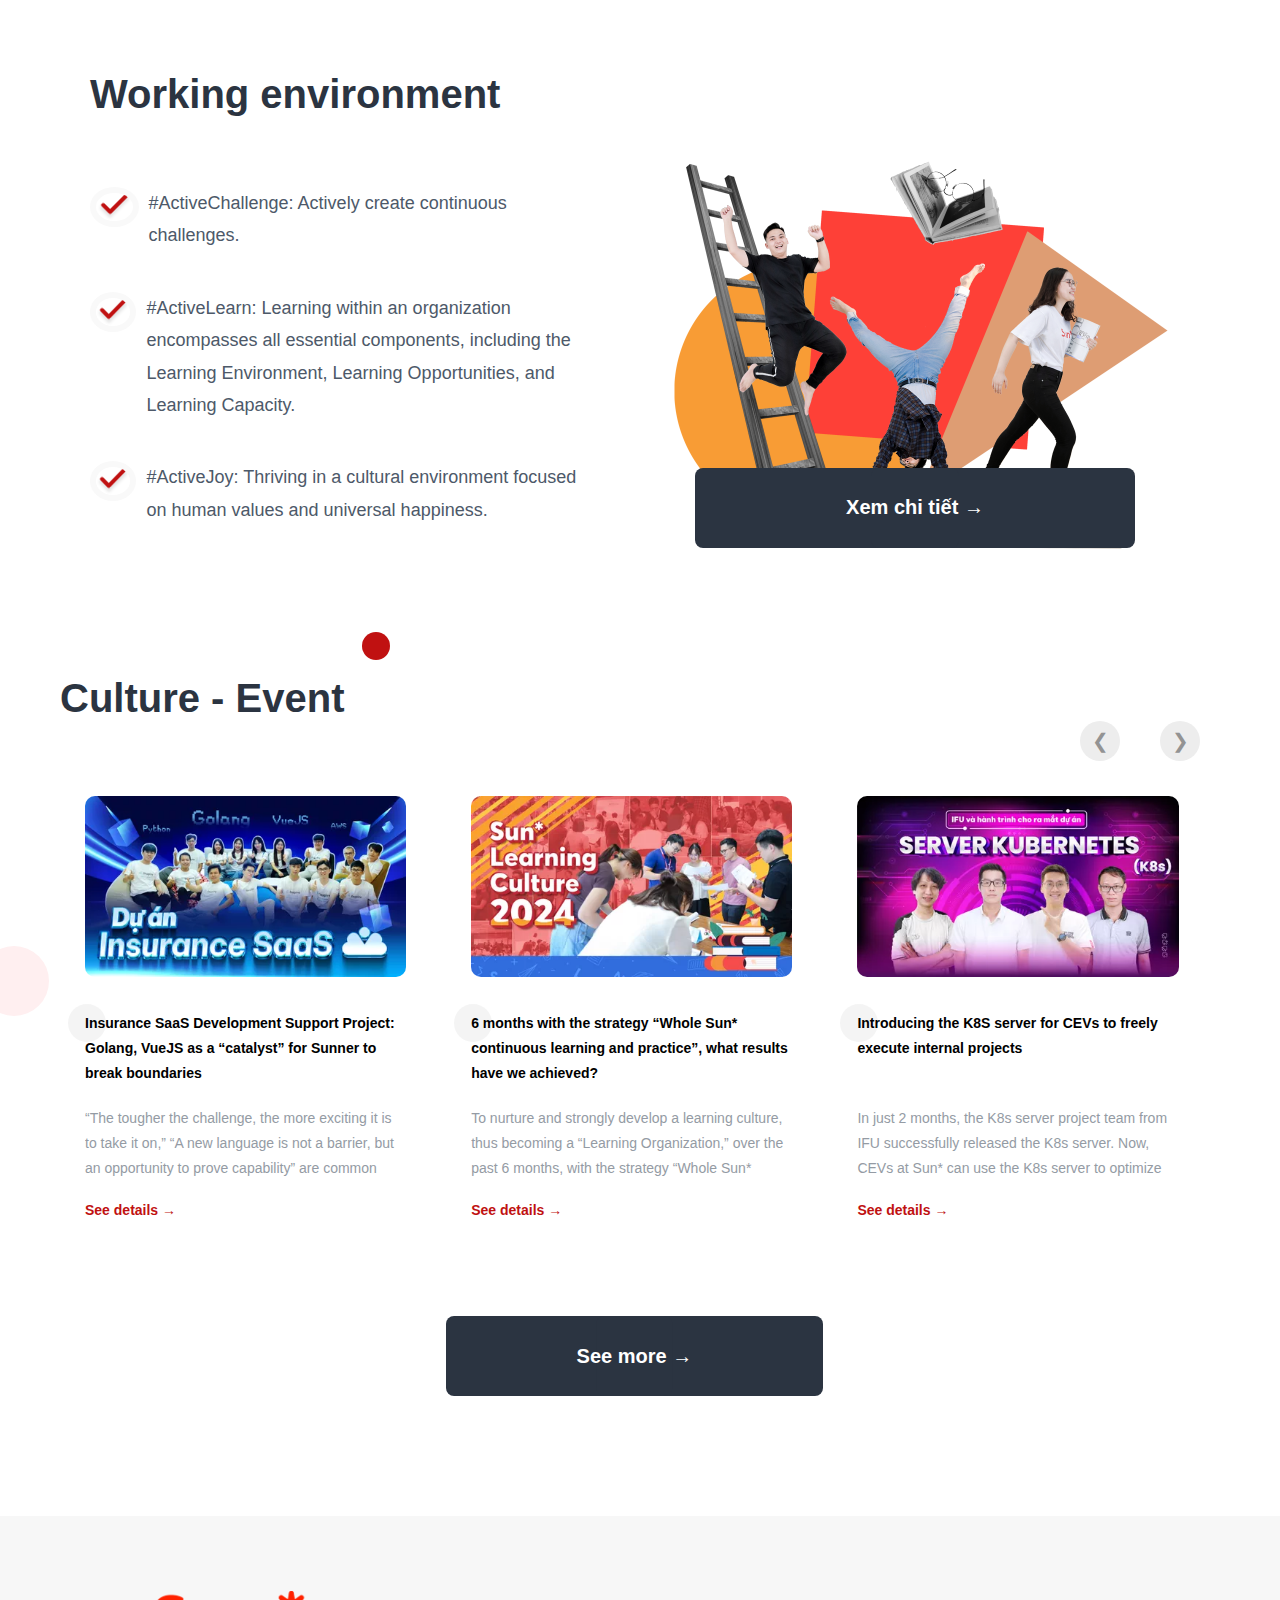
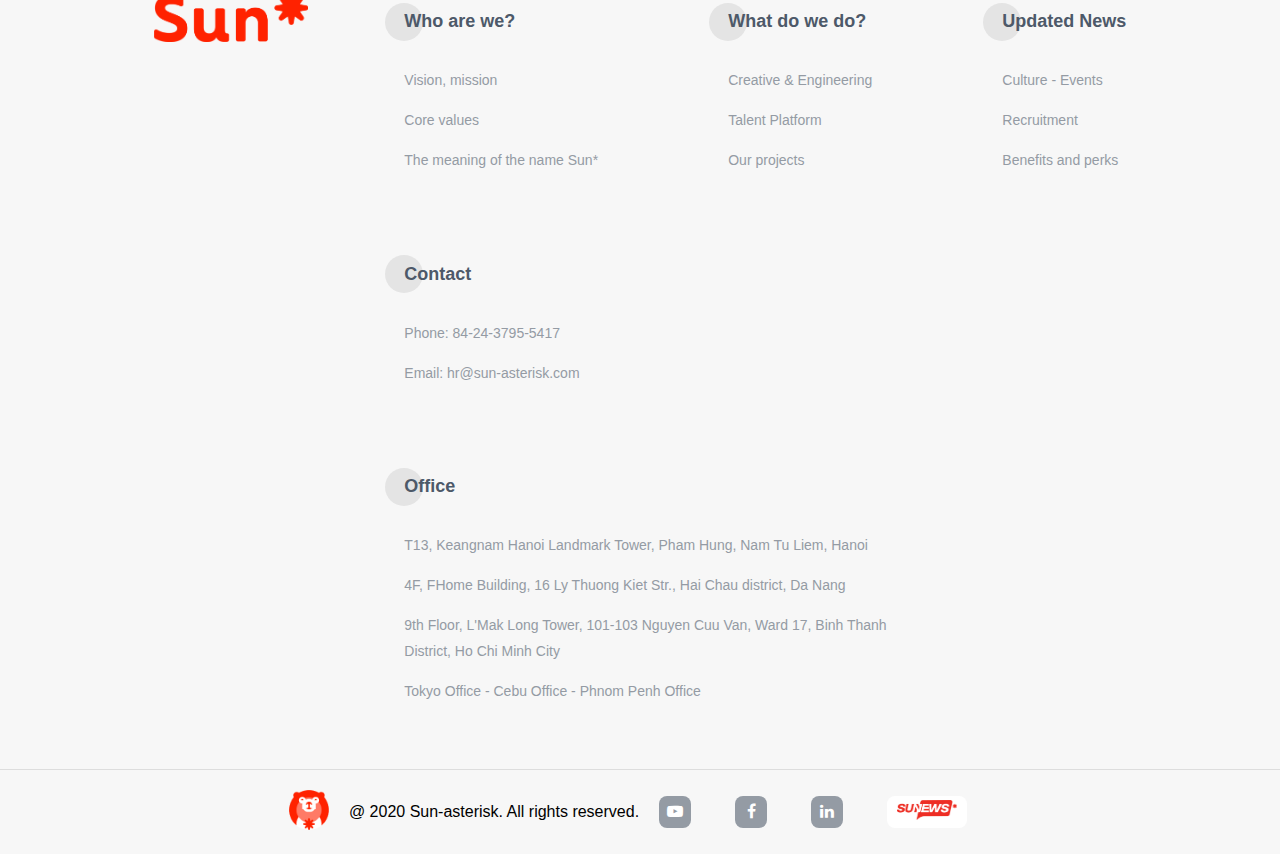
==== commit cd3d78db: "[Naitei] SUN* Homepage ft: event section + footer" ====
--- a/src/pages/index-en.html
+++ b/src/pages/index-en.html
@@ -11,49 +11,71 @@
     <title>Home - English - Sun* Inc. Recruitment</title>
     <link rel="stylesheet" href="../../assets/css/styles.css" />
     <link rel="stylesheet" href="../../assets/css/responsive.css" />
+    <link
+      rel="stylesheet"
+      href="https://cdnjs.cloudflare.com/ajax/libs/font-awesome/4.7.0/css/font-awesome.min.css"
+    />
   </head>
 
   <body>
     <header class="navbar">
-      <div class="navbar__logo">
-        <a href="index.html" aria-label="Trang chủ">
-          <img
-            src="../../assets/images/logo-sun@2x.png"
-            alt="logo"
-            style="max-height: 40px"
-          />
-        </a>
-      </div>
-
-      <input type="checkbox" id="menu-toggle" class="navbar__toggle-checkbox" />
-      <div class="navbar__hamburger-btn">
-        <label for="menu-toggle" class="navbar__hamburger">
-          <span class="hamburger-icon"></span>
-          <span class="hamburger-icon"></span>
-          <span class="hamburger-icon"></span>
-        </label>
-      </div>
-
-      <nav class="navbar__menu">
-        <ul class="navbar__menu-list">
-          <li class="navbar__menu-item-wrapper"><a href="#" class="navbar__menu-item navbar__menu-item--active">Home</a></li>
-          <li class="navbar__menu-item-wrapper"><a href="#" class="navbar__menu-item">About us</a></li>
-          <li class="navbar__menu-item-wrapper"><a href="#" class="navbar__menu-item">Projects</a></li>
-          <li class="navbar__menu-item-wrapper"><a href="#" class="navbar__menu-item">Career</a></li>
-          <li class="navbar__menu-item-wrapper"><a href="#" class="navbar__menu-item">Environment</a></li>
-          <li class="navbar__menu-item-wrapper"><a href="#" class="navbar__menu-item">News</a></li>
+      <div class="navbar__container">
+        <div class="navbar__logo">
+          <a href="index.html" aria-label="Trang chủ">
+            <img src="../../assets/images/logo-sun@2x.png" alt="logo" />
+          </a>
+        </div>
+
+        <input
+          type="checkbox"
+          id="menu-toggle"
+          class="navbar__toggle-checkbox"
+        />
+        <div class="navbar__hamburger-btn">
+          <label for="menu-toggle" class="navbar__hamburger">
+            <span class="hamburger-icon"></span>
+            <span class="hamburger-icon"></span>
+            <span class="hamburger-icon"></span>
+          </label>
+        </div>
+
+        <nav class="navbar__menu">
+          <ul class="navbar__menu-list">
+            <li class="navbar__menu-item-wrapper">
+              <a href="#" class="navbar__menu-item navbar__menu-item--active"
+                >Home</a
+              >
+            </li>
+            <li class="navbar__menu-item-wrapper">
+              <a href="#" class="navbar__menu-item">About us</a>
+            </li>
+            <li class="navbar__menu-item-wrapper">
+              <a href="#" class="navbar__menu-item">Projects</a>
+            </li>
+            <li class="navbar__menu-item-wrapper">
+              <a href="#" class="navbar__menu-item">Career</a>
+            </li>
+            <li class="navbar__menu-item-wrapper">
+              <a href="#" class="navbar__menu-item">Environment</a>
+            </li>
+            <li class="navbar__menu-item-wrapper">
+              <a href="#" class="navbar__menu-item">News</a>
+            </li>
+          </ul>
+        </nav>
+        <ul class="navbar__lang">
+          <li>
+            <a href="index.html" class="navbar__lang-btn">VI</a>
+          </li>
+          <li>
+            <a
+              href="index-en.html"
+              class="navbar__lang-btn navbar__lang-btn--active"
+              >EN</a
+            >
+          </li>
         </ul>
-      </nav>
-      <ul class="navbar__lang">
-        <li><a href="index.html" class="navbar__lang-btn">VI</a></li>
-        <li>
-          <a
-            href="index-en.html"
-            class="navbar__lang-btn navbar__lang-btn--active"
-            >EN</a
-          >
-        </li>
-      </ul>
+      </div>
     </header>
 
     <section class="video-container">
@@ -109,11 +131,10 @@
         </div>
         <div class="box-title">Creative<br />&amp; Engineering</div>
         <div class="box-description">
-          Abundant human resource specializing in technology, design and business.
-        </div>
-        <button class="learn-more-btn learn-more-btn--red">
-          See more →
-        </button>
+          Abundant human resource specializing in technology, design and
+          business.
+        </div>
+        <button class="learn-more-btn learn-more-btn--red">See more →</button>
       </div>
 
       <div class="box box--white">
@@ -125,12 +146,485 @@
         <div class="box-description">
           Human resource solutions to support sustainable business growth.
         </div>
-        <button class="learn-more-btn learn-more-btn--dark">
+        <button class="learn-more-btn learn-more-btn--dark">See more →</button>
+        <div class="circle circle-right"></div>
+        <div class="circle circle--down-right"></div>
+      </div>
+    </section>
+
+    <section class="project--container">
+      <div class="project--title">
+        <div class="circle project--down-left"></div>
+        <h2>Our Project</h2>
+        <div class="circle project--top-right"></div>
+      </div>
+      <div class="project--content">
+        <div class="project--data">
+          <div class="project--items">
+            <div class="project--item">
+              <div class="project--number-client"></div>
+              <div class="project--details">
+                <div class="project--plus">++</div>
+                <div class="project--label">Clients</div>
+              </div>
+            </div>
+            <div class="project--item">
+              <div class="project--number-service"></div>
+              <div class="project--details">
+                <div class="project--plus">++</div>
+                <div class="project--label">Supported Services</div>
+              </div>
+            </div>
+          </div>
+          <button class="learn-more-btn learn-more-btn--dark">
+            See all projects →
+          </button>
+        </div>
+        <div class="project--slideshow">
+          <input type="radio" name="slider" id="slide1" checked />
+          <input type="radio" name="slider" id="slide2" />
+          <input type="radio" name="slider" id="slide3" />
+          <div class="slides">
+            <div class="slide">
+              <div class="slide--content">
+                <div class="slide--client">Kurashicom Inc</div>
+                <div class="slide--title">KURASHICOM Project</div>
+                <div class="slide--description">
+                  App development helps to realize the lifestyle that you want
+                </div>
+                <a class="see-more-btn"> View Detail → </a>
+              </div>
+              <img src="..\..\assets\images\Kurashicom.png" alt="Slide 1" />
+            </div>
+            <div class="slide">
+              <div class="slide--content">
+                <div class="slide--client">Công ty TNHH ZENKIGEN</div>
+                <div class="slide--title">HARUTAKA Project</div>
+                <div class="slide--description">
+                  “HARUTAKA” allows companies and job seekers/ applicants to
+                  interview on the web or in video at any time, in any place.
+                </div>
+                <a class="see-more-btn"> View Detail → </a>
+              </div>
+              <img src="..\..\assets\images\zenkigen_01.png" alt="Slide 2" />
+            </div>
+            <div class="slide">
+              <div class="slide--content">
+                <div class="slide--client">SSK Company Limited</div>
+                <div class="slide--title">SSK Project</div>
+                <div class="slide--description">
+                  Challenge to energize people and society with sports data.
+                </div>
+                <a class="see-more-btn"> View Detail → </a>
+              </div>
+              <img src="..\..\assets\images\Untitled-1-3.png" alt="Slide 3" />
+            </div>
+          </div>
+
+          <div class="nav-arrows-container">
+            <label for="slide3" class="nav-arrow prev prev-slide1"
+              >&#10094;</label
+            >
+            <label for="slide2" class="nav-arrow next next-slide1"
+              >&#10095;</label
+            >
+
+            <label for="slide1" class="nav-arrow prev prev-slide2"
+              >&#10094;</label
+            >
+            <label for="slide3" class="nav-arrow next next-slide2"
+              >&#10095;</label
+            >
+
+            <label for="slide2" class="nav-arrow prev prev-slide3"
+              >&#10094;</label
+            >
+            <label for="slide1" class="nav-arrow next next-slide3"
+              >&#10095;</label
+            >
+          </div>
+        </div>
+      </div>
+      <div class="circle project--down-right"></div>
+    </section>
+
+    <section class="career">
+      <div class="career--content">
+        <div class="career--sun">Sun Asterisk</div>
+        <div class="career--title">Career</div>
+        <div class="career--slogan">
+          Join us &amp; MAKE AWESOME THINGS THAT MATTER.
+        </div>
+        <div class="career--description">
+          Sun* has always been looking for challenge-driven people to create
+          "awesome" values.
+        </div>
+        <button class="learn-more-btn learn-more-btn--red career--btn">
+          Join Sun* →
+        </button>
+      </div>
+    </section>
+
+    <section class="work-environment">
+      <h2 class="work-environment--title">Working environment</h2>
+      <div class="work-environment--content">
+        <div class="work-environment--checklist">
+          <div class="checklist--item">
+            <img
+              src="..\..\assets\icons\icon-check.svg"
+              alt="Check Icon"
+              class="checklist--icon"
+            />
+            <p class="checklist--text">
+              #ActiveChallenge: Actively create continuous challenges.
+            </p>
+          </div>
+          <div class="checklist--item">
+            <img
+              src="..\..\assets\icons\icon-check.svg"
+              alt="Check Icon"
+              class="checklist--icon"
+            />
+            <p class="checklist--text">
+              #ActiveLearn: Learning within an organization encompasses all
+              essential components, including the Learning Environment, Learning
+              Opportunities, and Learning Capacity.
+            </p>
+          </div>
+          <div class="checklist--item">
+            <img
+              src="..\..\assets\icons\icon-check.svg"
+              alt="Check Icon"
+              class="checklist--icon"
+            />
+            <p class="checklist--text">
+              #ActiveJoy: Thriving in a cultural environment focused on human
+              values and universal happiness.
+            </p>
+          </div>
+        </div>
+        <div class="work-environment--image-section">
+          <img
+            src="..\..\assets\images\human-centered.png"
+            alt="Môi trường làm việc"
+            class="image-section--img"
+          />
+          <button
+            class="learn-more-btn learn-more-btn--dark image-section--button"
+          >
+            Xem chi tiết →
+          </button>
+        </div>
+      </div>
+    </section>
+
+    <section class="event">
+      <h2 class="event--title">Culture - Event</h2>
+      <div class="event--slideshow">
+        <input type="radio" name="slider-1" id="slide1-1" checked />
+        <input type="radio" name="slider-1" id="slide2-1" />
+        <input type="radio" name="slider-1" id="slide3-1" />
+        <input type="radio" name="slider-1" id="slide4-1" />
+
+        <div class="event--slides">
+          <div class="event--slide">
+            <div class="event--image">
+              <img
+                src="..\..\assets\images\0975f17b-89f3-4eab-a4fd-33b55df9d80d.webp"
+                alt="Slide 1"
+                class="event--slide-img"
+              />
+            </div>
+            <div class="event--slide-content">
+              <div class="event--slide-title">
+                Insurance SaaS Development Support Project: Golang, VueJS as a
+                “catalyst” for Sunner to break boundaries
+              </div>
+              <div class="event--slide-description">
+                “The tougher the challenge, the more exciting it is to take it
+                on,” “A new language is not a barrier, but an opportunity to
+                prove capability” are common phrases that the members of the
+                Insurance SaaS project continuously emphasize when asked about
+                how they tackled difficult problems from the client and
+                maintained a CSS score above 90 for three years of operation.
+              </div>
+              <a class="see-more-btn"> See details → </a>
+            </div>
+          </div>
+          <div class="event--slide">
+            <div class="event--image">
+              <img
+                src="..\..\assets\images\7d926be4-e8c6-4b1b-b4a8-e0ccf52f362b.webp"
+                alt="Slide 2"
+                class="event--slide-img"
+              />
+            </div>
+            <div class="event--slide-content">
+              <div class="event--slide-title">
+                6 months with the strategy “Whole Sun* continuous learning and
+                practice”, what results have we achieved?
+              </div>
+              <div class="event--slide-description">
+                To nurture and strongly develop a learning culture, thus
+                becoming a “Learning Organization,” over the past 6 months, with
+                the strategy “Whole Sun* continuous learning and practice,” we
+                have achieved positive learning outcomes. These results show the
+                effectiveness of systematic implementation, combined with the
+                breakthrough thinking and continuous self-development of Sun*
+                members, which have been contributing to helping us go faster
+                and further toward our goals.
+              </div>
+              <a class="see-more-btn"> See details → </a>
+            </div>
+          </div>
+          <div class="event--slide">
+            <div class="event--image">
+              <img
+                src="..\..\assets\images\b8eab75a-a36f-4a25-82e6-8942a6ad62a3.webp"
+                alt="Slide 3"
+                class="event--slide-img"
+              />
+            </div>
+            <div class="event--slide-content">
+              <div class="event--slide-title">
+                Introducing the K8S server for CEVs to freely execute internal
+                projects
+              </div>
+              <div class="event--slide-description">
+                In just 2 months, the K8s server project team from IFU
+                successfully released the K8s server. Now, CEVs at Sun* can use
+                the K8s server to optimize server resources, promote creativity,
+                build and develop internal tools, thus asserting value and
+                increasing work efficiency at Sun*.
+              </div>
+              <a class="see-more-btn"> See details → </a>
+            </div>
+          </div>
+          <div class="event--slide">
+            <div class="event--image">
+              <img
+                src="https://news.sun-asterisk.com/images/440x248/f8e7e84c-29f1-4cbd-b2a3-263d42578a10.png"
+                alt="Slide 4"
+                class="event--slide-img"
+              />
+            </div>
+            <div class="event--slide-content">
+              <div class="event--slide-title">
+                Conquering the CKA 2024 certification with Hữu Kim (R&D):
+                "Exciting and full of valuable lessons"
+              </div>
+              <div class="event--slide-description">
+                Sunner Hữu Kim (R&D) just went through the journey of taking the
+                CKA (Certified Kubernetes Administrator) exam in 2024. When
+                recalling this exam, excitement and many hard-earned lessons are
+                the impressions Kim remembers most. CKA is one of the 3 popular
+                Kubernetes certifications, including CKAD, CKA, and CKS. Let’s
+                follow Hữu Kim’s experience conquering the CKA certification
+                below!
+              </div>
+              <a class="see-more-btn"> See details → </a>
+            </div>
+          </div>
+          <div class="event--slide">
+            <div class="event--image">
+              <img
+                src="..\..\assets\images\0975f17b-89f3-4eab-a4fd-33b55df9d80d.webp"
+                alt="Slide 1"
+                class="event--slide-img"
+              />
+            </div>
+            <div class="event--slide-content">
+              <div class="event--slide-title">
+                Insurance SaaS Development Support Project: Golang, VueJS as a
+                “catalyst” for Sunner to break boundaries
+              </div>
+              <div class="event--slide-description">
+                “The tougher the challenge, the more exciting it is to take it
+                on,” “A new language is not a barrier, but an opportunity to
+                prove capability” are common phrases that the members of the
+                Insurance SaaS project continuously emphasize when asked about
+                how they tackled difficult problems from the client and
+                maintained a CSS score above 90 for three years of operation.
+              </div>
+              <a class="see-more-btn"> See details → </a>
+            </div>
+          </div>
+          <div class="event--slide">
+            <div class="event--image">
+              <img
+                src="..\..\assets\images\7d926be4-e8c6-4b1b-b4a8-e0ccf52f362b.webp"
+                alt="Slide 2"
+                class="event--slide-img"
+              />
+            </div>
+            <div class="event--slide-content">
+              <div class="event--slide-title">
+                6 months with the strategy “Whole Sun* continuous learning and
+                practice”, what results have we achieved?
+              </div>
+              <div class="event--slide-description">
+                To nurture and strongly develop a learning culture, thus
+                becoming a “Learning Organization,” over the past 6 months, with
+                the strategy “Whole Sun* continuous learning and practice,” we
+                have achieved positive learning outcomes. These results show the
+                effectiveness of systematic implementation, combined with the
+                breakthrough thinking and continuous self-development of Sun*
+                members, which have been contributing to helping us go faster
+                and further toward our goals.
+              </div>
+              <a class="see-more-btn"> See details → </a>
+            </div>
+          </div>
+        </div>
+
+        <div class="event--nav-arrows-container">
+          <label for="slide4-1" class="event--nav-arrow event--prev-slide1">
+            &#10094;
+          </label>
+          <label for="slide2-1" class="event--nav-arrow event--next-slide1">
+            &#10095;
+          </label>
+
+          <label for="slide1-1" class="event--nav-arrow event--prev-slide2">
+            &#10094;
+          </label>
+          <label for="slide3-1" class="event--nav-arrow event--next-slide2">
+            &#10095;
+          </label>
+
+          <label for="slide2-1" class="event--nav-arrow event--prev-slide3">
+            &#10094;
+          </label>
+          <label for="slide4-1" class="event--nav-arrow event--next-slide3">
+            &#10095;
+          </label>
+
+          <label for="slide3-1" class="event--nav-arrow event--prev-slide4">
+            &#10094;
+          </label>
+          <label for="slide1-1" class="event--nav-arrow event--next-slide4">
+            &#10095;
+          </label>
+        </div>
+      </div>
+      <div class="event--btn">
+        <button class="learn-more-btn learn-more-btn--dark event--btn">
           See more →
         </button>
-        <div class="circle circle-right"></div>
-        <div class="circle circle--down-right"></div>
       </div>
     </section>
+
+    <div class="join--btn">
+      <a href="#">Join us</a>
+    </div>
+
+    <footer class="footer">
+      <div class="footer--container">
+        <div class="footer--content">
+          <div class="footer--logo">
+            <img
+              src="../../assets/images/logo-sun@2x.png"
+              alt="logo"
+              class="logo-section"
+            />
+          </div>
+          <div class="footer-info">
+            <div class="footer-section">
+              <div class="footer-section--title">Who are we?</div>
+              <ul class="footer-section--list">
+                <li><a href="#">Vision, mission</a></li>
+                <li><a href="#">Core values</a></li>
+                <li><a href="#">The meaning of the name Sun*</a></li>
+              </ul>
+            </div>
+            <div class="footer-section">
+              <div class="footer-section--title">What do we do?</div>
+              <ul class="footer-section--list">
+                <li><a href="#">Creative &amp; Engineering</a></li>
+                <li><a href="#">Talent Platform</a></li>
+                <li><a href="#">Our projects</a></li>
+              </ul>
+            </div>
+            <div class="footer-section">
+              <div class="footer-section--title">Updated News</div>
+              <ul class="footer-section--list">
+                <li><a href="#">Culture - Events</a></li>
+                <li><a href="#">Recruitment</a></li>
+                <li><a href="#">Benefits and perks</a></li>
+              </ul>
+            </div>
+            <div class="footer-section">
+              <div class="footer-section--title">Contact</div>
+              <ul class="footer-section--list">
+                <li><a href="#">Phone: 84-24-3795-5417</a></li>
+                <li><a href="#">Email: hr@sun-asterisk.com</a></li>
+              </ul>
+            </div>
+            <div class="footer-section">
+              <div class="footer-section--title">Office</div>
+              <ul class="footer-section--list">
+                <li>
+                  T13, Keangnam Hanoi Landmark Tower, Pham Hung, Nam Tu Liem,
+                  Hanoi
+                </li>
+                <li>
+                  4F, FHome Building, 16 Ly Thuong Kiet Str., Hai Chau district,
+                  Da Nang
+                </li>
+                <li>
+                  9th Floor, L'Mak Long Tower, 101-103 Nguyen Cuu Van, Ward 17,
+                  Binh Thanh District, Ho Chi Minh City
+                </li>
+                <li>Tokyo Office - Cebu Office - Phnom Penh Office</li>
+              </ul>
+            </div>
+          </div>
+        </div>
+
+        <div class="footer--linebreak"></div>
+
+        <div class="footer--connect">
+          <div class="footer--icon">
+            <img src="../../assets/images/bear-footer.png" alt="icon" />
+          </div>
+
+          <div class="footer--copyright">
+            @ 2020 Sun-asterisk. All rights reserved.
+          </div>
+
+          <div class="footer--connect-icon">
+            <ul>
+              <li>
+                <a href="#" class="footer--connect-youtube">
+                  <i class="fa fa-youtube-play"></i>
+                </a>
+              </li>
+
+              <li>
+                <a href="#" class="footer--connect-facebook">
+                  <i class="fa fa-facebook"></i>
+                </a>
+              </li>
+
+              <li>
+                <a href="#" class="footer--connect-linkedin">
+                  <i class="fa fa-linkedin"></i>
+                </a>
+              </li>
+
+              <li>
+                <a href="#">
+                  <img
+                    src="..\..\assets\images\sun-news.jpg"
+                    alt="logo-sun-news"
+                    class="footer--connect-sunnews"
+                  />
+                </a>
+              </li>
+            </ul>
+          </div>
+        </div>
+      </div>
+    </footer>
   </body>
 </html>
--- a/assets/css/styles.css
+++ b/assets/css/styles.css
@@ -10,13 +10,22 @@
 }
 
 header.navbar {
+  display: flex;
+  justify-content: center;
+  padding: 25px;
+  position: fixed;
+  z-index: 1000;
+  width: 100%;
+  background-color: #ffffff;
+  transition: box-shadow 0.3s ease;
+}
+
+.navbar__container {
   align-items: center;
   display: flex;
   font-size: 14px;
   justify-content: space-between;
-  margin: 5px auto;
-  padding: 20px;
-  width: 81%;
+  width: 79%;
 }
 
 .navbar__logo {
@@ -110,6 +119,7 @@
 .navbar__menu-list a:hover,
 .navbar__menu-list a.navbar__menu-item--active {
   color: #d82329;
+  position: relative;
 }
 
 .navbar__menu-list a:hover::before,
@@ -124,7 +134,21 @@
   top: -27px;
   transform: translateX(-50%);
   width: 50%;
-}
+  opacity: 0;
+  animation: slideDown 0.3s forwards; /* Thêm animation */
+}
+
+@keyframes slideDown {
+  0% {
+    top: -45px;
+    opacity: 0;
+  }
+  100% {
+    top: -27px;
+    opacity: 1;
+  }
+}
+
 
 .navbar__lang-btn {
   border-radius: 3px;
@@ -246,7 +270,7 @@
   gap: 20px;
   justify-content: center;
   margin: 100px auto;
-  max-width: 100%;
+  max-width: 96%;
 }
 
 .box {
@@ -364,6 +388,12 @@
   width: 120%;
 }
 
+.button--icon {
+  margin-left: 8px;
+  width: 20px;
+  height: 20px;
+}
+
 .circle {
   border-radius: 50%;
   position: absolute;
@@ -408,3 +438,1084 @@
   left: 35%;
   width: 70px;
 }
+
+.project--container {
+  display: flex;
+  flex-direction: column;
+  margin: 15% auto;
+  max-width: 1140px;
+  position: relative;
+  padding: 0 20px;
+}
+
+.project--title {
+  position: relative;
+}
+
+.project--title h2 {
+  color: #2f2f2f;
+  font-size: 40px;
+  font-weight: bold;
+}
+
+.project--down-left {
+  background-color: #c011111a;
+  height: 26px;
+  position: absolute;
+  top: 150%;
+  width: 26px;
+  z-index: 1;
+}
+
+.project--top-right {
+  background-color: #c01111;
+  height: 28px;
+  left: 400px;
+  position: absolute;
+  top: -100%;
+  width: 28px;
+  z-index: 1;
+}
+
+.project--down-right {
+  background-color: #c011111a;
+  height: 70px;
+  bottom: -50px;
+  position: absolute;
+  right: -60px;
+  width: 70px;
+  z-index: 1;
+}
+
+.project--content {
+  align-items: center;
+  display: flex;
+  gap: 150px;
+  justify-content: space-between;
+}
+
+.project--data {
+  display: flex;
+  flex-direction: column;
+  margin-bottom: 20px;
+  gap: 20px;
+}
+
+.project--items {
+  margin: 65px 0 45px 0;
+}
+
+.project--item {
+  align-items: center;
+  display: flex;
+  font-size: 1.5rem;
+  margin: 0 0 30px 0;
+  justify-content: between;
+}
+
+
+.project--number-client::before {
+  animation: countClient 2s steps(20) forwards;
+  color: #c01111;
+  content: '0';
+  display: inline-block;
+  font-size: 112px;
+  font-weight: 700;
+  line-height: 1.2;
+}
+
+.project--number-service::before {
+  animation: countService 2s steps(20) forwards;
+  color: #c01111;
+  content: '0';
+  display: inline-block;
+  font-size: 112px;
+  font-weight: 700;
+  line-height: 1.2;
+}
+
+@keyframes countClient {
+  0% {
+      content: '0';
+  }
+
+  5% {
+      content: '10';
+  }
+
+  10% {
+      content: '20';
+  }
+
+  15% {
+      content: '30';
+  }
+
+  20% {
+      content: '40';
+  }
+
+  25% {
+      content: '50';
+  }
+
+  30% {
+      content: '60';
+  }
+
+  35% {
+      content: '70';
+  }
+
+  40% {
+      content: '80';
+  }
+
+  45% {
+      content: '90';
+  }
+
+  50% {
+      content: '100';
+  }
+
+  55% {
+      content: '110';
+  }
+
+  60% {
+      content: '120';
+  }
+
+  65% {
+      content: '130';
+  }
+
+  70% {
+      content: '140';
+  }
+
+  75% {
+      content: '150';
+  }
+
+  80% {
+      content: '160';
+  }
+
+  85% {
+      content: '170';
+  }
+
+  90% {
+      content: '180';
+  }
+
+  95% {
+      content: '190';
+  }
+
+  100% {
+      content: '200';
+  }
+}
+
+@keyframes countService {
+  0% {
+      content: '0';
+  }
+
+  5% {
+      content: '15';
+  }
+
+  10% {
+      content: '30';
+  }
+
+  15% {
+      content: '45';
+  }
+
+  20% {
+      content: '60';
+  }
+
+  25% {
+      content: '75';
+  }
+
+  30% {
+      content: '90';
+  }
+
+  35% {
+      content: '105';
+  }
+
+  40% {
+      content: '120';
+  }
+
+  45% {
+      content: '135';
+  }
+
+  50% {
+      content: '150';
+  }
+
+  55% {
+      content: '165';
+  }
+
+  60% {
+      content: '180';
+  }
+
+  65% {
+      content: '195';
+  }
+
+  70% {
+      content: '210';
+  }
+
+  75% {
+      content: '225';
+  }
+
+  80% {
+      content: '240';
+  }
+
+  85% {
+      content: '255';
+  }
+
+  90% {
+      content: '270';
+  }
+
+  95% {
+      content: '285';
+  }
+
+  100% {
+      content: '300';
+  }
+}
+
+.project--details {
+  display: flex;
+  flex-direction: column;
+  margin-left: 20px;
+}
+
+.project--plus {
+  color: #c01111;
+  font-size: 48px;
+  font-weight: bold;
+  padding-bottom: 15px;
+}
+
+.project--label {
+  color: #2f2f2f;
+  margin: 15px 0;
+  font-size: 24px;
+  white-space: nowrap;
+}
+
+.project--slideshow {
+  align-items: center;
+  display: flex;
+  flex-direction: column;
+  gap: 16px;
+  height: auto;
+  margin-right: 10%;
+  overflow: hidden;
+  position: relative;
+  width: 322px;
+}
+
+.slides {
+  display: flex;
+  transition: transform 0.5s ease;
+}
+
+.slide {
+  position: relative;
+  min-width: 100%;
+  height: 100%;
+}
+
+.slide img {
+  border-radius: 8px;
+  height: 469px;
+  object-fit: cover;
+  opacity: 0.15;
+  position: relative;
+  width: 100%;
+}
+
+
+.slide--content {
+  bottom: 1%;
+  border-radius: 8px;
+  opacity: 1;
+  padding: 20px;
+  position: absolute;
+  width: 100%;
+  z-index: 1;
+}
+
+.slide--client {
+  color: #4D5969;
+  font-size: 14px;
+  padding: 15px 0;
+}
+
+.slide--title {
+  color: #2b3441;
+  font-size: 20px;
+  font-weight: bold;
+}
+
+.slide--description {
+  color: #4D5969;
+  margin: 30px 0;
+  font-size: 16px;
+}
+
+.see-more-btn {
+  color: #c01111;
+  font-size: 14px;
+  font-weight: bold;
+  cursor: pointer;
+}
+
+input[type="radio"] {
+  display: none;
+}
+
+.nav-arrows-container {
+  display: flex;
+  height: 40px;
+  gap: 10px;
+  justify-content: center;
+  margin-top: 16px;
+}
+
+.nav-arrow {
+  background-color: #ededed;
+  border: none;
+  border-radius: 50%;
+  bottom: 50%;
+  color: #939393;
+  cursor: pointer;
+  display: none;
+  font-size: 20px;
+  height: 40px;
+  line-height: 24px;
+  padding: 8px;
+  position: absolute;
+  text-align: center;
+  transition: background-color 0.3s ease;
+  width: 40px;
+}
+
+.nav-arrow:hover {
+  background-color: red;
+  color: white;
+}
+
+#slide1:checked ~ .slides {
+  transform: translateX(0);
+}
+
+#slide2:checked ~ .slides {
+  transform: translateX(-100%);
+}
+
+#slide3:checked ~ .slides {
+  transform: translateX(-200%);
+}
+
+#slide1:checked ~ .nav-arrows-container .prev-slide1,
+#slide1:checked ~ .nav-arrows-container .next-slide1 {
+  display: block;
+}
+
+#slide2:checked ~ .nav-arrows-container .prev-slide2,
+#slide2:checked ~ .nav-arrows-container .next-slide2 {
+  display: block;
+}
+
+#slide3:checked ~ .nav-arrows-container .prev-slide3,
+#slide3:checked ~ .nav-arrows-container .next-slide3 {
+  display: block;
+}
+
+.prev-slide1 {
+  bottom: 10px;
+  right: 70px;
+}
+
+.next-slide1 {
+  bottom: 10px;
+  right: 10px;
+}
+
+.prev-slide2 {
+  bottom: 10px;
+  right: 70px;
+}
+
+.next-slide2 {
+  bottom: 10px;
+  right: 10px;
+}
+
+.prev-slide3 {
+  bottom: 10px;
+  right: 70px;
+}
+
+.next-slide3 {
+  bottom: 10px;
+  right: 10px;
+}
+
+.career {
+  background-image: url(../images/career-bg.jpg);
+  background-size: cover;
+  border-radius: 16px;
+  color: #fff;
+  margin: 0 auto;
+  max-width: 1100px;
+  padding: 0 5%;
+  position: relative;
+  text-align: center;
+}
+
+.career::before {
+  background-color: rgba(192, 17, 17, .9);
+  border-radius: 16px;
+  content: '';
+  height: 100%;
+  left: 0;
+  position: absolute;
+  top: 0;
+  width: 100%;
+  z-index: 0;
+}
+
+.career--btn {
+  margin: 50px auto;
+  margin-top: 50px;
+  width: 43%;
+}
+
+.career--content {
+  position: relative;
+  z-index: 1;
+}
+
+.career--content::after {
+  background-color: #ef3f45;
+  border-radius: 50%;
+  content: '';
+  height: 42px;
+  left: 1px;
+  position: absolute;
+  top: 70px;
+  width: 42px;
+  z-index: 0;
+}
+
+.career--description {
+  font-size: 24px;
+  line-height: 2;
+}
+
+.career--slogan {
+  font-size: 32px;
+  font-weight: 700;
+  margin-bottom: 30px;
+}
+
+.career--sun {
+  font-size: 18px;
+  font-weight: 300;
+  padding-top: 100px;
+}
+
+.career--sun::before {
+  background-color: #d82329;
+  border-radius: 50%;
+  content: '';
+  height: 200px;
+  left: 50%;
+  position: absolute;
+  top: 46px;
+  transform: translateX(-50%);
+  width: 200px;
+  z-index: -1;
+}
+
+.career--title {
+  font-size: 56px;
+  font-weight: 700;
+  line-height: 1.5;
+  margin-bottom: 80px;
+}
+
+.checklist--highlight {
+  font-weight: bold;
+}
+
+.checklist--icon {
+  border: 6px solid #f9f9f9;
+  border-radius: 50%;
+  height: 40px;
+  margin-right: 10px;
+  width: 50px;
+}
+
+.checklist--icon::before {
+  background-color: #acacac;
+  border-radius: 50%;
+  content: "";
+  height: 40px;
+  left: 50%;
+  position: absolute;
+  top: 50%;
+  transform: translate(-50%, -50%);
+  width: 40px;
+  z-index: -1;
+}
+
+.checklist--item {
+  align-items: flex-start;
+  display: flex;
+  margin: 10px 0;
+  width: 90%;
+}
+
+.checklist--text {
+  color: #4D5969;
+  font-size: 18px;
+  line-height: 1.8;
+}
+
+.image-section--button {
+  position: absolute;
+  top: 81%;
+  width: 80%;
+}
+
+.image-section--img {
+  border-radius: 8px;
+  max-width: 700px;
+  position: absolute;
+  width: 100%;
+}
+
+.work-environment {
+  align-items: center;
+  display: flex;
+  flex-direction: column;
+  margin: 100px auto;
+  max-width: 1140px;
+  padding: 20px;
+}
+
+.work-environment--checklist {
+  display: flex;
+  flex-direction: column;
+  flex: 1;
+  gap: 20px;
+}
+
+.work-environment--content {
+  display: flex;
+  justify-content: space-between;
+  margin-top: 30px;
+  max-width: 1200px;
+  width: 100%;
+}
+
+.work-environment--image-section {
+  align-items: center;
+  display: flex;
+  flex: 1;
+  justify-content: center;
+  position: relative;
+}
+
+.work-environment--title {
+  color: #2b3441;
+  font-size: 40px;
+  font-weight: bold;
+  margin-bottom: 30px;
+  width: 100%;
+}
+
+.event {
+  align-items: center;
+  display: flex;
+  flex-direction: column;
+  margin: 100px auto;
+  max-width: 1200px;
+  padding: 20px;
+}
+
+
+.event--title {
+  color: #2b3441;
+  font-size: 40px;
+  font-weight: bold;
+  width: 100%;
+  position: relative;
+}
+
+.event--title::before {
+  content: '';
+  width: 28px;
+  height: 28px;
+  border-radius: 50%;
+  background-color: #c01111;
+  position: absolute;
+  left: 26%;
+  top: -30px;
+  transform: translateY(-50%);
+}
+
+.event--title::after {
+  content: '';
+  width: 70px;
+  height: 70px;
+  border-radius: 50%;
+  background-color: #ffeff0;
+  position: absolute;
+  left: -7%;
+  bottom: -330px;
+  transform: translateY(-50%);
+}
+
+.event--slideshow {
+  align-items: left;
+  display: flex;
+  flex-direction: column;
+  gap: 16px;
+  height: auto;
+  overflow: hidden;
+  position: relative;
+  width: 100%;
+}
+
+.event--slides {
+  display: flex;
+  gap: 15px;
+  padding-top: 50px;
+  transition: transform 0.5s ease;
+}
+
+.event--slide {
+  min-width: 32%;
+  height: 100%;
+  padding: 24px;
+  border: 1px solid transparent;
+}
+
+.event--slide:hover {
+  border-radius: 8px;
+  border: 1px solid #ddd;
+}
+
+.event--slide-img {
+  border-radius: 10px;
+  width: 100%;
+}
+
+.event--slide-content {
+  position: relative;
+  z-index: 0;
+}
+
+.event--slide-content::before {
+  content: '';
+  width: 38px;
+  height: 38px;
+  border-radius: 50%;
+  background-color: rgba(228,228,228,.4);
+  top: 12px;
+  left: 2px;
+  transform: translate(-50%, -50%);
+  position: absolute;
+  z-index: -1;
+}
+
+.event--slide-title {
+  font-size: 14px;
+  margin-top: 30px;
+  margin-bottom: 20px;
+  height: 75px;
+  font-weight: 700;
+  cursor: pointer;
+  line-height: 1.8;
+}
+
+.event--slide-title:hover{
+  color: #c01111;
+}
+
+.event--slide-description {
+  color: #949ba4;
+  height: 75px;
+  overflow: hidden;
+  margin-bottom: 20px;
+  font-size: 14px;
+  font-family: 400;
+  line-height: 1.8;
+}
+
+.event--btn {
+  font-weight: bold;
+  width: 57%;
+  margin-left: 11%
+}
+
+input[type="radio"] {
+  display: none;
+}
+
+.event--nav-arrows-container {
+  display: flex;
+  height: 40px;
+  gap: 10px;
+  justify-content: center;
+  margin-top: 16px;
+}
+
+.event--nav-arrow {
+  background-color: #ededed;
+  border: none;
+  border-radius: 50%;
+  bottom: 50%;
+  color: #939393;
+  cursor: pointer;
+  display: none;
+  font-size: 20px;
+  height: 40px;
+  line-height: 24px;
+  padding: 8px;
+  position: absolute;
+  text-align: center;
+  transition: background-color 0.3s ease;
+  width: 40px;
+}
+
+.event--nav-arrow:hover {
+  background-color: red;
+  color: white;
+}
+
+#slide1-1:checked ~ .event--slides {
+  transform: translateX(0);
+}
+
+#slide2-1:checked ~ .event--slides {
+  transform: translateX(-33%);
+}
+
+#slide3-1:checked ~ .event--slides {
+  transform: translateX(-66%);
+}
+
+#slide4-1:checked ~ .event--slides {
+  transform: translateX(-99%);
+}
+
+#slide5-1:checked ~ .event--slides {
+  transform: translateX(-132%);
+}
+
+#slide6-1:checked ~ .event--slides {
+  transform: translateX(-165%);
+}
+
+#slide1-1:checked ~ .event--nav-arrows-container .event--prev-slide1,
+#slide1-1:checked ~ .event--nav-arrows-container .event--next-slide1 {
+  display: block;
+}
+
+#slide2-1:checked ~ .event--nav-arrows-container .event--prev-slide2,
+#slide2-1:checked ~ .event--nav-arrows-container .event--next-slide2 {
+  display: block;
+}
+
+#slide3-1:checked ~ .event--nav-arrows-container .event--prev-slide3,
+#slide3-1:checked ~ .event--nav-arrows-container .event--next-slide3 {
+  display: block;
+}
+
+#slide4-1:checked ~ .event--nav-arrows-container .event--prev-slide4,
+#slide4-1:checked ~ .event--nav-arrows-container .event--next-slide4 {
+  display: block;
+}
+
+.event--prev-slide1 {
+  top: 0px;
+  right: 100px;
+}
+
+.event--next-slide1 {
+  top: 0px;
+  right: 20px;
+}
+
+.event--prev-slide2 {
+  top: 0px;
+  right: 100px;
+}
+
+.event--next-slide2 {
+  top: 0px;
+  right: 20px;
+}
+
+.event--prev-slide3 {
+  top: 0px;
+  right: 100px;
+}
+
+.event--next-slide3 {
+  top: 0px;
+  right: 20px;
+}
+
+.event--prev-slide4 {
+  top: 0px;
+  right: 100px;
+}
+
+.event--next-slide4 {
+  top: 0px;
+  right: 20px;
+}
+
+.event--prev-slide5 {
+  top: 0px;
+  right: 100px;
+}
+
+.event--next-slide5 {
+  top: 0px;
+  right: 20px;
+}
+
+.event--prev-slide6 {
+  top: 0px;
+  right: 100px;
+}
+
+.event--next-slide6 {
+  top: 0px;
+  right: 20px;
+}
+
+.join--btn {
+  position: fixed;
+  bottom: 120px;
+  right: 50px;
+  background: #c01111;
+  border: 8px solid white;
+  border-radius: 100%;
+  color: white;
+  height: 76px;
+  width: 76px;
+  z-index: 10;
+  padding: 21px 5px;
+}
+
+.join--btn a {
+  color: white;
+  font-weight: 600;
+  text-decoration: none;
+  font-size: 14px;
+}
+
+.footer {
+  display: flex;
+  background-color: #f7f7f7;
+  width: 100%;
+  padding: 20px 0;
+  justify-content: center;
+}
+
+.footer--container {
+  display: flex;
+  justify-content: space-between;
+  align-items: center;
+  flex-wrap: wrap;
+}
+
+.footer--content {
+  display: flex;
+  justify-content: space-between;
+  gap: 10px;
+  max-width: 76%;
+  margin: 55px auto 30px auto;
+}
+
+.footer--logo {
+  flex: 1;
+}
+
+.logo-section {
+  max-height: 51px;
+  max-width: 100%;
+}
+
+.footer-info {
+  display: flex;
+  flex: 3;
+  gap: 75px;
+  flex-wrap: wrap;
+  justify-content: space-between;
+  margin-top: 20px;
+}
+
+.footer-section {
+  max-width: 490px;
+}
+
+.footer-section--title {
+  color: #4d5969;
+  font-size: 18px;
+  position: relative;
+  z-index: 0;
+  font-weight: 700;
+  margin-bottom: 36px;
+}
+
+.footer-section--title::before {
+  content: '';
+  position: absolute;
+  width: 38px;
+  height: 38px;
+  background-color: #e4e4e4;
+  border-radius: 50%;
+  left: 0;
+  top: 50%;
+  transform: translate(-50%, -50%);
+  z-index: -1;
+}
+
+.footer-section--list {
+  list-style: none;
+  padding: 0;
+}
+
+.footer-section--list li {
+  color: #949ba4;
+  font-size: 14px;
+  font-weight: 400;
+  line-height: 1.8;
+  margin-bottom: 15px;
+}
+
+.footer-section a {
+  color: inherit;
+  text-decoration: none;
+  transition: color 0.3s, text-decoration 0.3s;
+}
+
+.footer-section a:hover {
+  text-decoration: underline;
+}
+
+.footer--linebreak {
+  width: 100%;
+  border-top: 1px solid #ddd;
+  margin: 20px 0;
+}
+
+.footer--connect {
+  display: flex;
+  gap: 20px;
+  margin: 0 auto;
+  align-items: center;
+  width: 77%;
+  justify-content: center;
+}
+
+.footer--icon img {
+  width: 40px;
+  height: 40px;
+}
+
+.footer--copyright li {
+  margin-bottom: 5px;
+  padding: 10px;
+  font-size: 14px;
+  color: #949ba4;
+  font-family: "Roboto", Sans-serif;
+  font-weight: 400;
+  line-height: 1.8;
+  list-style: none;
+  max-width: 90%;
+}
+
+.footer--connect-icon ul {
+  display: flex;
+  align-items: center;
+  justify-content: right;
+  list-style: none;
+  gap: 20px;
+}
+
+.footer--connect-sunnews {
+  width: 60px;
+  height: 20px;
+}
+
+.footer--connect-icon ul li {
+  background-color: #949ba4;
+  border-radius: 8px;
+  color: #fff;
+  width: 32px;
+  height: 32px;
+  display: flex;
+  align-items: center;
+  justify-content: center;
+  margin-right: 24px;
+  cursor: pointer;
+}
+
+.footer--connect-icon ul li:last-child {
+  background-color: #ffffff;
+  padding: 5px 10px;
+  width: auto;
+}
+
+.footer--connect-icon ul li a {
+  color: inherit;
+  text-decoration: none;
+  transition: color 0.3s, text-decoration 0.3s;
+}
+
+.footer--connect-icon ul li:hover {
+  color: #0054ca;
+  background-color: #ffffff;
+}
+
+.footer--connect-icon ul li:first-child:hover {
+  color: #c01111;
+  background-color: #ffffff;
+}
+
+.footer--connect-icon ul li:hover {
+  background-color: #ffffff;
+}
--- a/assets/css/responsive.css
+++ b/assets/css/responsive.css
@@ -1,5 +1,5 @@
 @media (max-width: 1200px) {
-  header.navbar {
+  .navbar__container {
     align-items: center;
     display: flex;
     font-size: 14px;
@@ -12,6 +12,48 @@
   .navbar__menu-list {
     gap: 15px;
   }
+
+  .box {
+    width: 400px;
+  }
+
+  .project--content {
+    gap: 60px;
+  }
+  
+  .career {
+    margin: 0 20px;
+  }
+
+  .career--sun {
+    font-size: 16px;
+  }
+  .career--title {
+    font-size: 36px;
+  }
+
+  .career--slogan {
+    font-size: 20px;
+  }
+
+  .career--description {
+    font-size: 16px;
+  }
+
+  .learn-more-btn {
+    font-size: 16px;
+    height: 60px;
+  }
+
+  .image-section--button {
+    position: absolute;
+    width: 80%;
+    top: 75%;
+  }
+
+  .event--title {
+    font-size: 32px;
+  }
 }
 
 @media (max-width: 768px) {
@@ -49,7 +91,7 @@
     margin: 0;
     padding-left: 0;
     position: absolute;
-    top: 60px;
+    top: 100px;
     width: 100%;
     z-index: 1000;
   }
@@ -75,6 +117,7 @@
     margin: 0;
     padding-left: 0;
     width: 100%;
+    gap: 0;
   }
 
   .navbar__menu-item-wrapper {
@@ -178,6 +221,101 @@
     left: 35%;
     width: 70px;
   }
+  
+  .project--down-right {
+    display: none;
+  }
+
+  .project--top-right {
+    left: 300px;
+  }
+
+  .project--title h2 {
+    font-size: 28px;
+  }
+
+  .project--number {
+    font-size: 80px;
+  }
+
+  .project--plus {
+    font-size: 36px;
+  }
+
+  .project--label {
+    font-size: 16px;
+  }
+
+  .project--label {
+    margin-top: 0;
+  }
+
+  .slide img {  
+    height: 294px;
+  }
+
+  .work-environment--title {
+    font-size: 28px;
+  }
+
+  .checklist--text {
+    font-size: 16px;
+  }
+
+  .event--title {
+    font-size: 28px;
+  }
+
+  .event--title::after {
+    display: none;
+  }
+
+  .event--slide-title {
+    height: 75px;
+    overflow: hidden;
+  }
+
+  .join--btn {
+    right: 20px;
+  }
+
+  .footer {
+    min-width: 100% !important;
+  }
+  .footer--container {
+    min-width: 100%;
+  }
+  
+  .footer--content {
+    min-width: 95% !important;
+    margin: 50px 10px;
+  }
+
+  .footer-section--title {
+    font-size: 16px;
+  }
+
+  .footer-info {
+    gap: 5px;
+  }
+
+  .footer-section {
+    max-width: 340px;
+  }
+
+  .footer--connect {
+    min-width: 95% !important;
+    margin: 50px 10px;
+  }
+
+  .footer--icon img {
+    width: 21px;
+    height: 21px;
+  }
+
+  .footer--connect-icon ul {
+    gap: 5px;
+  }
 }
 
 @media (max-width: 480px) {
@@ -235,7 +373,124 @@
   }
 
   .box-header {
+    margin-bottom: 8px;
     font-size: 14px;
-    margin-bottom: 8px;
+  }
+
+  .project--content {
+    align-items: center;
+    flex-direction: column;
+    gap: 20px;
+  }
+
+  .project--slideshow {
+    margin-right: 0;
+    margin-top: 20px;
+  }
+
+  .slide img {  
+    height: 490px;
+  }
+
+  .career--title {
+    font-size: 32px;
+  }
+
+  .career--slogan {
+    font-size: 18px;
+    line-height: 2;
+  }
+
+  .career--description {
+    font-size: 14px;
+  }
+
+  .learn-more-btn {
+    font-size: 16px;
+    height: 60px;
+  }
+
+  .career--btn {
+    width: 290px;
+  }
+
+  .work-environment--content {
+    flex-direction: column;
+    align-items: center;
+  }
+
+  .work-environment--title {
+    font-size: 24px;
+    margin-bottom: 15px;
+  }
+
+  .work-environment--image-section {
+    margin-top: 40px;
+    width: 100%;
+  }
+
+  .image-section--img {
+    max-width: 100%;
+  }
+
+  .checklist--text {
+    font-size: 15px;
+  }
+
+  .image-section--button {
+    position: absolute;
+    width: 80%;
+    top: 70px;
+  }
+
+  .event--title {
+    margin-top: 70px;
+  }
+
+  .event--title::before {
+    display: none;
+  }
+
+  .event--nav-arrows-container {
+    display: none;
+  }
+
+  
+  @keyframes sliderAuto {
+    0% { transform: translateX(0); }
+    25% { transform: translateX(-105%); }
+    50% { transform: translateX(-205%); }
+    75% { transform: translateX(-310%); }
+    100% { transform: translateX(-415%); }
+  }
+  
+  .event--slides {
+    animation: sliderAuto 8s infinite;
+  }
+
+  .event--slide {
+    min-width: 100%;
+  }
+
+  .event--btn {
+    width: 100%;
+    margin-left: 0;
+  }
+
+  .footer--content {
+    flex-direction: column;
+  }
+
+  .footer-info {
+    flex-direction: column;
+  }
+
+  .footer-section {
+    max-width: 100%;
+    margin-bottom: 20px;
+  }
+
+  .footer--connect {
+    flex-direction: column;
   }
 }
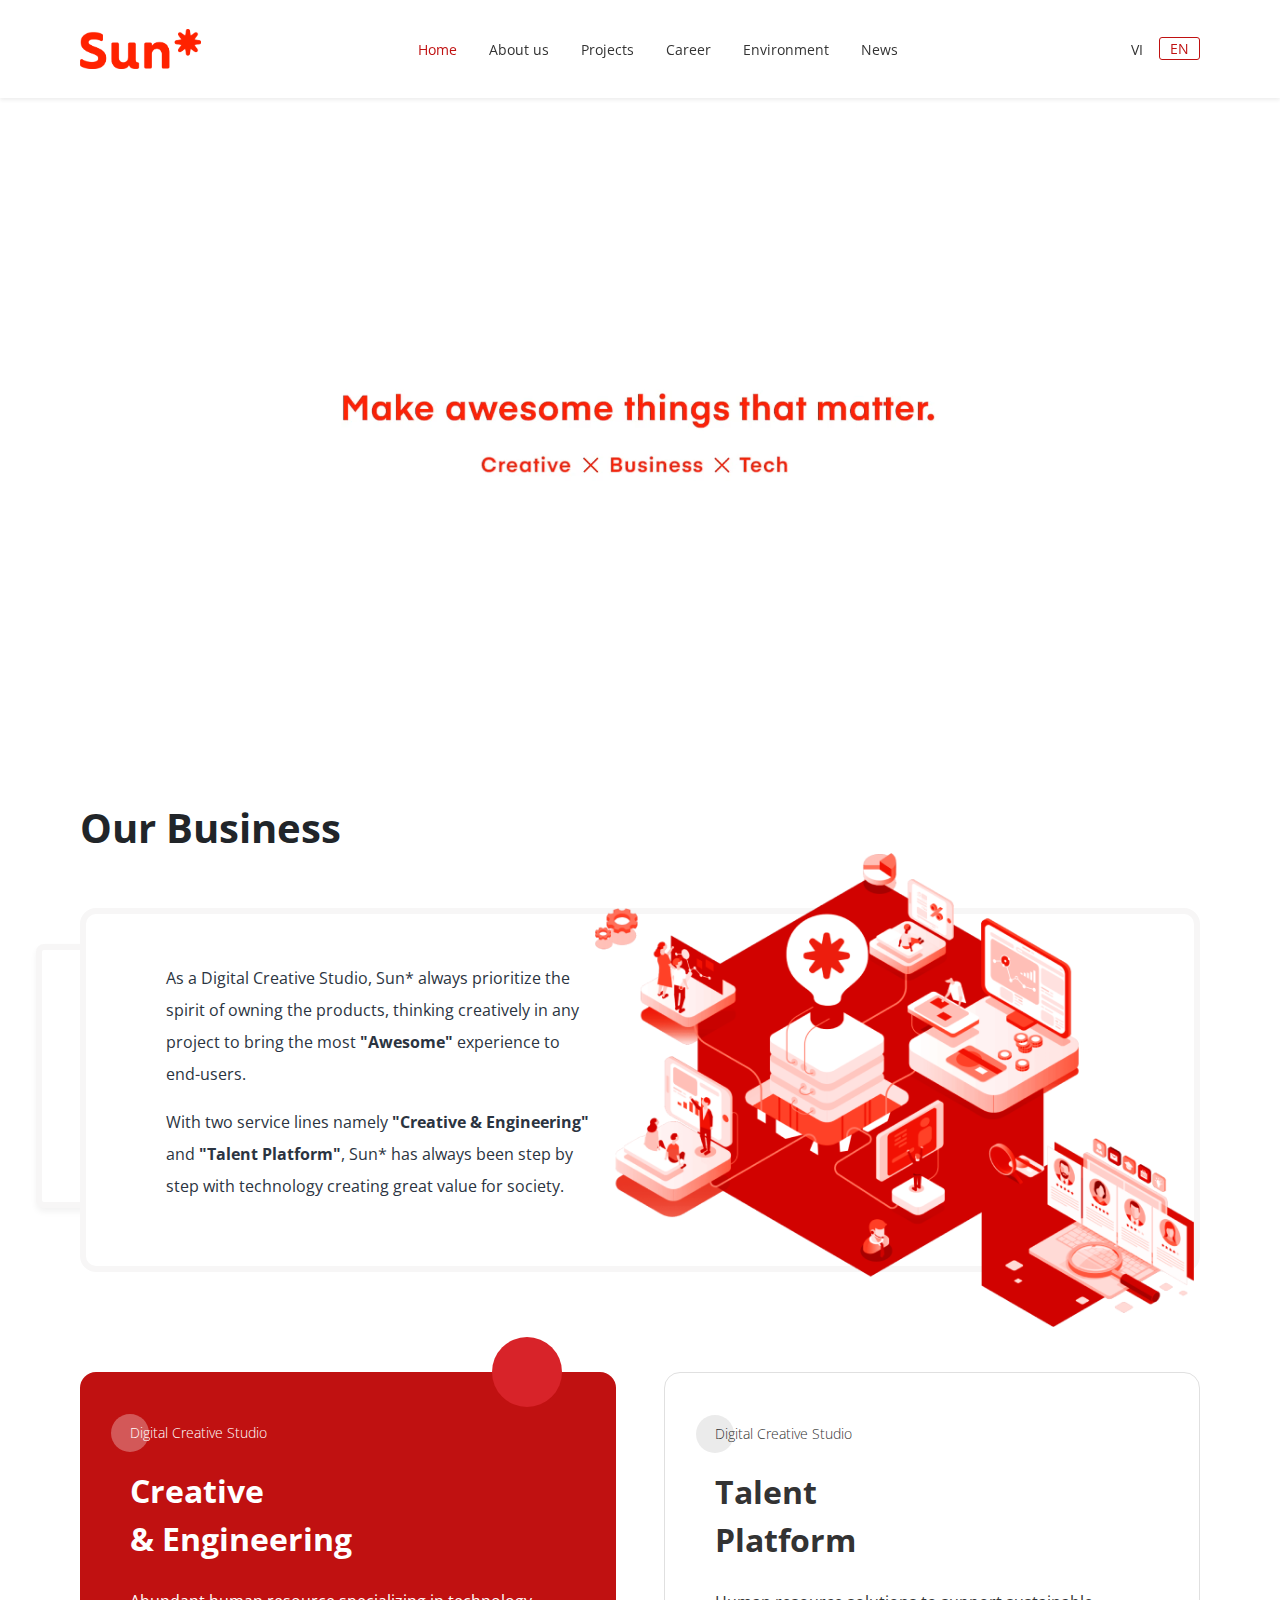
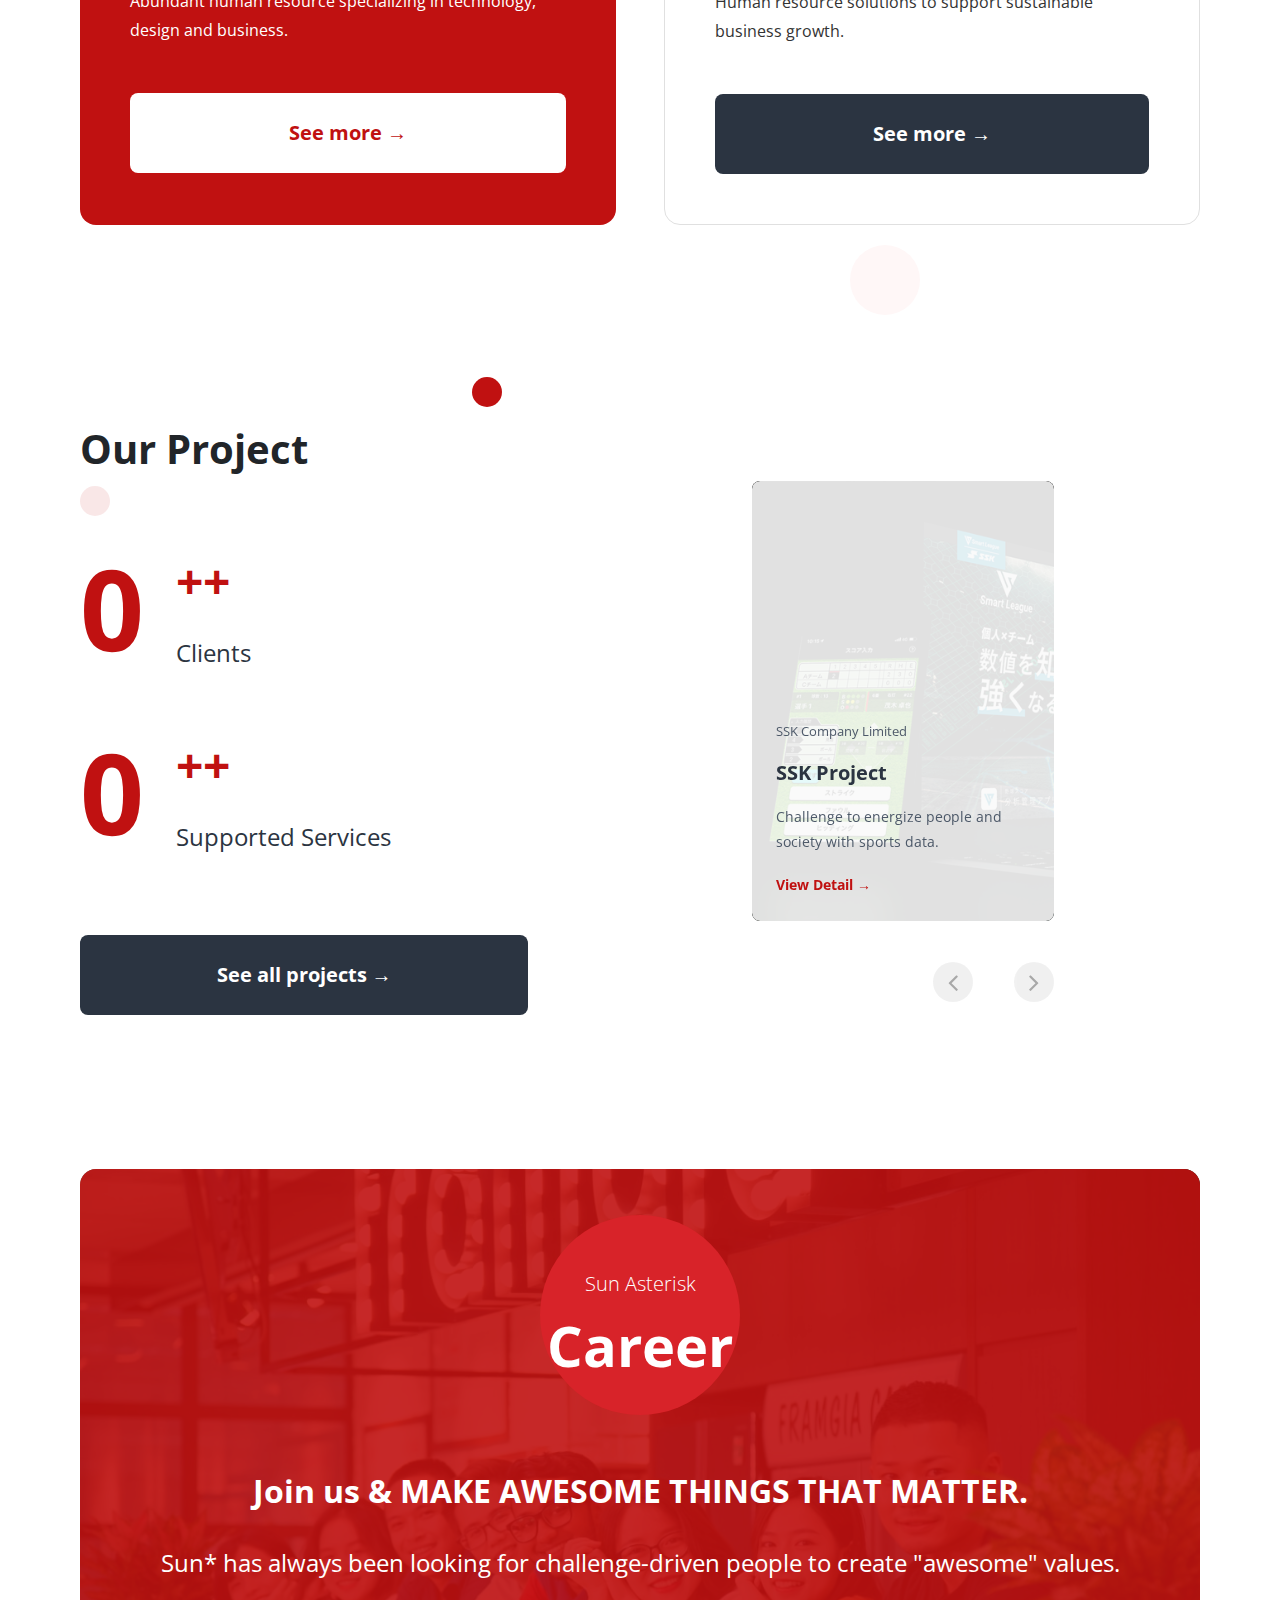
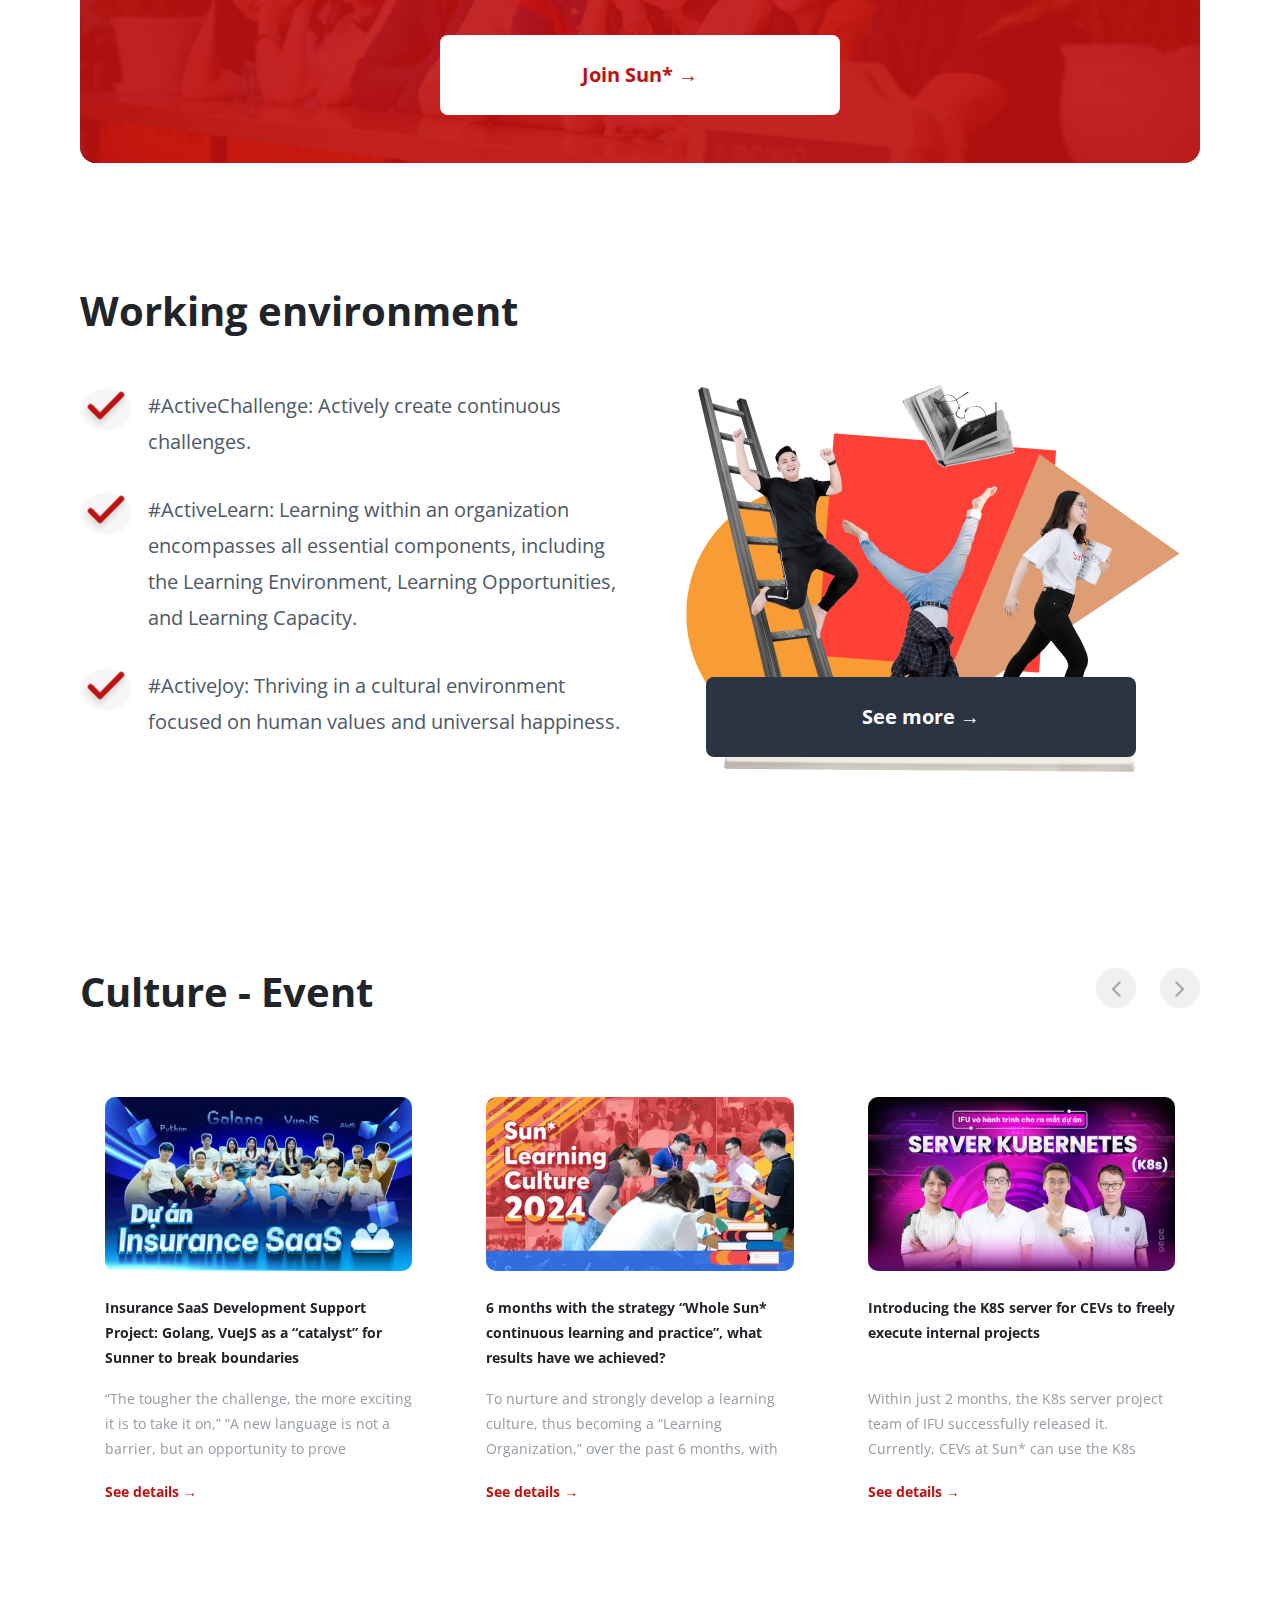
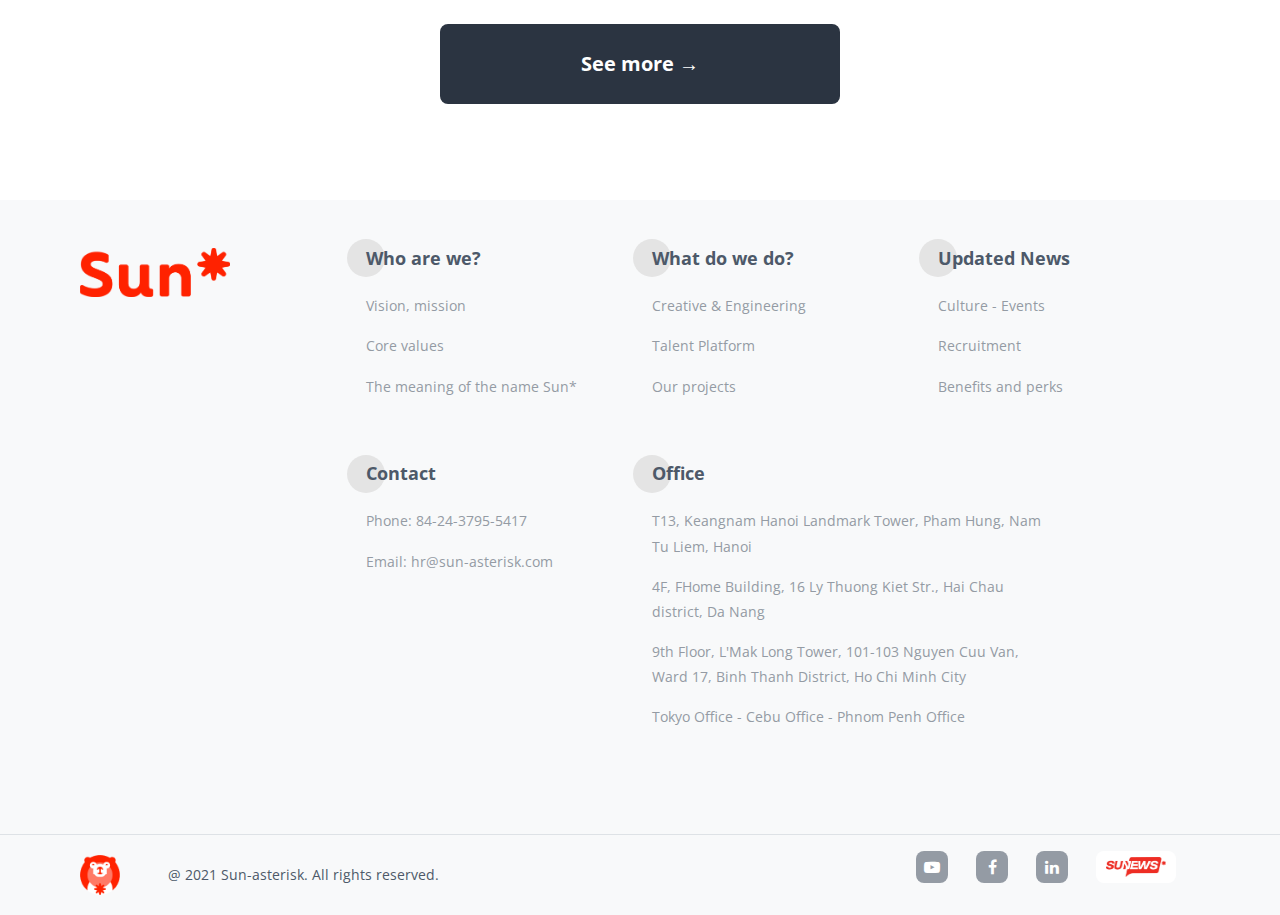
==== commit 9e0ac184: "[Naitei] SUN* Homepage ft: career + work-environment + culture + footer section" ====
--- a/src/pages/index-en.html
+++ b/src/pages/index-en.html
@@ -9,95 +9,98 @@
     <meta charset="UTF-8" />
     <meta name="viewport" content="width=device-width, initial-scale=1.0" />
     <title>Home - English - Sun* Inc. Recruitment</title>
-    <link rel="stylesheet" href="../../assets/css/styles.css" />
+    <link rel="stylesheet" href="../../assets/css/bootstrap.css" />
+    <link rel="stylesheet" href="../../assets/css/custom-bootstrap.css" />
     <link rel="stylesheet" href="../../assets/css/responsive.css" />
     <link
       rel="stylesheet"
       href="https://cdnjs.cloudflare.com/ajax/libs/font-awesome/4.7.0/css/font-awesome.min.css"
     />
+    <link
+      href="https://fonts.googleapis.com/css2?family=Open+Sans:ital,wght@0,300..800;1,300..800&display=swap"
+      rel="stylesheet"
+    />
+    <script src="../../assets/js/bootstrap.min.js"></script>
   </head>
 
   <body>
-    <header class="navbar">
-      <div class="navbar__container">
-        <div class="navbar__logo">
-          <a href="index.html" aria-label="Trang chủ">
-            <img src="../../assets/images/logo-sun@2x.png" alt="logo" />
-          </a>
+    <header
+      class="container-fluid navbar navbar-expand-lg bg-white fixed-top shadow-sm py-4"
+    >
+      <div class="container d-flex align-items-center px-7">
+        <a href="index.html" class="navbar-brand pl-2" aria-label="Trang chủ">
+          <img
+            src="../../assets/images/logo-sun@2x.png"
+            alt="logo"
+            class="logo-img"
+          />
+        </a>
+        <div>
+          <div
+            class="navbar-toggler"
+            type="button"
+            data-bs-toggle="collapse"
+            data-bs-target="#navbarNav"
+            aria-controls="navbarNav"
+            aria-expanded="false"
+            aria-label="Toggle navigation"
+          >
+            <span class="navbar-toggler-icon"></span>
+          </div>
+          <div class="collapse navbar-collapse ms-auto" id="navbarNav">
+            <ul class="navbar-nav d-flex flex-column flex-lg-row mx-auto">
+              <li class="nav-item px-2">
+                <a href="#" class="nav-link active">Home</a>
+              </li>
+              <li class="nav-item px-2">
+                <a href="#" class="nav-link">About us</a>
+              </li>
+              <li class="nav-item px-2">
+                <a href="#" class="nav-link">Projects</a>
+              </li>
+              <li class="nav-item px-2">
+                <a href="#" class="nav-link">Career</a>
+              </li>
+              <li class="nav-item px-2">
+                <a href="#" class="nav-link">Environment</a>
+              </li>
+              <li class="nav-item px-2">
+                <a href="#" class="nav-link">News</a>
+              </li>
+            </ul>
+          </div>
         </div>
-
-        <input
-          type="checkbox"
-          id="menu-toggle"
-          class="navbar__toggle-checkbox"
-        />
-        <div class="navbar__hamburger-btn">
-          <label for="menu-toggle" class="navbar__hamburger">
-            <span class="hamburger-icon"></span>
-            <span class="hamburger-icon"></span>
-            <span class="hamburger-icon"></span>
-          </label>
-        </div>
-
-        <nav class="navbar__menu">
-          <ul class="navbar__menu-list">
-            <li class="navbar__menu-item-wrapper">
-              <a href="#" class="navbar__menu-item navbar__menu-item--active"
-                >Home</a
-              >
-            </li>
-            <li class="navbar__menu-item-wrapper">
-              <a href="#" class="navbar__menu-item">About us</a>
-            </li>
-            <li class="navbar__menu-item-wrapper">
-              <a href="#" class="navbar__menu-item">Projects</a>
-            </li>
-            <li class="navbar__menu-item-wrapper">
-              <a href="#" class="navbar__menu-item">Career</a>
-            </li>
-            <li class="navbar__menu-item-wrapper">
-              <a href="#" class="navbar__menu-item">Environment</a>
-            </li>
-            <li class="navbar__menu-item-wrapper">
-              <a href="#" class="navbar__menu-item">News</a>
-            </li>
-          </ul>
-        </nav>
-        <ul class="navbar__lang">
-          <li>
-            <a href="index.html" class="navbar__lang-btn">VI</a>
+        <ul class="navbar-nav ms-4 d-flex flex-row gap-2">
+          <li class="nav-item">
+            <a href="index.html" class="nav-link language-btn">VI</a>
           </li>
-          <li>
-            <a
-              href="index-en.html"
-              class="navbar__lang-btn navbar__lang-btn--active"
-              >EN</a
-            >
+          <li class="nav-item">
+            <a href="index-en.html" class="nav-link active language-btn">EN</a>
           </li>
         </ul>
       </div>
     </header>
 
-    <section class="video-container">
+    <main class="mw-1150px position-relative mx-auto mt-100px">
       <video
-        src="../../assets/videos/mv-pc.mp4"
+        class="w-100 object-fit-cover h-650px position-relative overflow-hidden"
+        src="../../assets\videos\mv-pc.mp4"
         autoplay
         muted
         webkit-playsinline
         playsinline
         loop
-        preload="auto"
-        class="video-container__video"
       ></video>
-    </section>
+      <div class="container position-relative px-7 py-5">
+        <h2 class="fw-bold fs-40">Our Business</h2>
+      </div>
 
-    <section class="field">
-      <div class="field__container">
-        <h2 class="field__title">Our Business</h2>
-        <div class="field__content">
-          <div class="field__overlay-box"></div>
-          <div class="field__description">
-            <div class="field__text">
+      <div class="container position-relative px-7 mb-200">
+        <div class="my-7">
+          <div
+            class="d-flex position-relative align-items-center rounded-4 bg-white business py-5"
+          >
+            <div class="px-7 text-gray lh-lg pr-500 business-text">
               <p>
                 As a Digital Creative Studio, Sun* always prioritize the spirit
                 of owning the products, thinking creatively in any project to
@@ -111,520 +114,951 @@
                 step with technology creating great value for society.
               </p>
             </div>
-            <div class="field__image">
+            <div
+              class="d-flex justify-content-end position-absolute end-0 business-image"
+            >
               <img
+                class="w-93"
                 src="../../assets/images/intro-business.png"
                 alt="Digital Creative Studio Illustration"
               />
             </div>
           </div>
         </div>
-      </div>
-    </section>
-
-    <section class="boxes">
-      <div class="box box--red">
-        <div class="circle circle--top-right"></div>
-        <div class="box-header">
-          <div class="circle circle--red circle--top-left"></div>
-          <span class="box-tag">Digital Creative Studio</span>
+        <div class="position-relative mt-50">
+          <ul class="d-flex ls-none gap-5 px-0 boxes">
+            <li
+              class="rounded-4 w-50 bg-primary text-white position-relative p-50 box"
+            >
+              <div
+                class="mb-4 fs-14px position-relative fw-light z-0 circle-white"
+              >
+                Digital Creative Studio
+              </div>
+              <div class="fs-2 fw-bold mb-4">
+                Creative
+                <br />
+                &amp; Engineering
+              </div>
+              <div class="mb-5 fs-6 lh-1p8">
+                Abundant human resource specializing in technology, design and
+                business.
+              </div>
+              <button
+                class="custom-button custom-button-red py-4 w-100 mx-auto fw-bold text-center position-relative rounded-3 d-flex justify-content-center align-items-center text-primary bg-white"
+              >
+                <span class="fs-5"> See more →</span>
+              </button>
+            </li>
+            <li class="rounded-4 w-50 position-relative p-50 box-white box">
+              <div
+                class="mb-4 fs-14px position-relative fw-light z-0 circle-gray"
+              >
+                Digital Creative Studio
+              </div>
+              <div class="fs-2 fw-bold mb-4">
+                Talent
+                <br />
+                Platform
+              </div>
+              <div class="mb-5 fs-6 lh-1p8">
+                Human resource solutions to support sustainable business growth.
+              </div>
+              <button
+                class="custom-button custom-button-dark py-4 w-100 mx-auto fw-bold text-white bg-dark text-center position-relative rounded-3 d-flex justify-content-center align-items-center text-primary bg-white"
+              >
+                <span class="fs-5"> See more →</span>
+              </button>
+            </li>
+            <div class="circle--down-right"></div>
+          </ul>
         </div>
-        <div class="box-title">Creative<br />&amp; Engineering</div>
-        <div class="box-description">
-          Abundant human resource specializing in technology, design and
-          business.
-        </div>
-        <button class="learn-more-btn learn-more-btn--red">See more →</button>
       </div>
 
-      <div class="box box--white">
-        <div class="box-header">
-          <div class="circle circle--white circle--top-left"></div>
-          <span class="box-tag box-tag--light">Digital Creative Studio</span>
+      <div class="container position-relative mb-150 px-7">
+        <div class="container position-relative p-0 project-title">
+          <h2 class="fw-bold fs-40">Our Project</h2>
         </div>
-        <div class="box-title">Talent<br />Platform</div>
-        <div class="box-description">
-          Human resource solutions to support sustainable business growth.
-        </div>
-        <button class="learn-more-btn learn-more-btn--dark">See more →</button>
-        <div class="circle circle-right"></div>
-        <div class="circle circle--down-right"></div>
-      </div>
-    </section>
-
-    <section class="project--container">
-      <div class="project--title">
-        <div class="circle project--down-left"></div>
-        <h2>Our Project</h2>
-        <div class="circle project--top-right"></div>
-      </div>
-      <div class="project--content">
-        <div class="project--data">
-          <div class="project--items">
-            <div class="project--item">
-              <div class="project--number-client"></div>
-              <div class="project--details">
-                <div class="project--plus">++</div>
-                <div class="project--label">Clients</div>
-              </div>
-            </div>
-            <div class="project--item">
-              <div class="project--number-service"></div>
-              <div class="project--details">
-                <div class="project--plus">++</div>
-                <div class="project--label">Supported Services</div>
-              </div>
-            </div>
-          </div>
-          <button class="learn-more-btn learn-more-btn--dark">
-            See all projects →
-          </button>
-        </div>
-        <div class="project--slideshow">
-          <input type="radio" name="slider" id="slide1" checked />
-          <input type="radio" name="slider" id="slide2" />
-          <input type="radio" name="slider" id="slide3" />
-          <div class="slides">
-            <div class="slide">
-              <div class="slide--content">
-                <div class="slide--client">Kurashicom Inc</div>
-                <div class="slide--title">KURASHICOM Project</div>
-                <div class="slide--description">
-                  App development helps to realize the lifestyle that you want
+        <div class="d-flex gap-7 project">
+          <div class="w-50 project-data">
+            <div class="d-flex my-60">
+              <ul class="p-0">
+                <li class="d-flex mb-50">
+                  <div class="project--number-client"></div>
+                  <div
+                    class="d-flex flex-column justify-content-between py-1 ml-2r"
+                  >
+                    <div class="text-primary position-relative fw-bold fs-48px">
+                      ++
+                    </div>
+                    <div class="position-relative fs-4 text-gray">Clients</div>
+                  </div>
+                </li>
+                <li class="d-flex">
+                  <div class="project--number-service"></div>
+                  <div
+                    class="d-flex flex-column justify-content-between py-1 ml-2r"
+                  >
+                    <div class="text-primary position-relative fw-bold fs-48px">
+                      ++
+                    </div>
+                    <div class="position-relative fs-4 text-gray">
+                      Supported Services
+                    </div>
+                  </div>
+                </li>
+              </ul>
+            </div>
+            <button
+              class="custom-button custom-button-dark w-80pc py-4 fw-bold text-white bg-dark text-center position-relative rounded-3 d-flex justify-content-center align-items-center text-primary bg-white"
+            >
+              <span class="fs-5"> See all projects →</span>
+            </button>
+          </div>
+          <div class="w-27pc slideshow">
+            <div class="h-100 position-relative">
+              <div
+                id="carousel-1"
+                class="carousel slide position-relative"
+                data-bs-ride="carousel"
+              >
+                <div class="carousel-inner">
+                  <div
+                    class="carousel-item position-relative slide-item rounded-3 overflow-hidden active"
+                  >
+                    <img
+                      src="..\..\assets\images\Untitled-1-3.png"
+                      class="d-block w-100"
+                      alt="..."
+                    />
+                    <div class="position-absolute w-100 p-4 start-0 bottom-5px">
+                      <div class="fs-13px text-soft-gray">
+                        SSK Company Limited
+                      </div>
+                      <h6 class="fs-5 fw-bold lh-base my-3">
+                        <a href="#" class="text-decoration-none text-dark-gray">
+                          SSK Project
+                        </a>
+                      </h6>
+                      <div class="fs-14px lh-1p8 text-soft-gray">
+                        Challenge to energize people and society with sports
+                        data.
+                      </div>
+                      <a
+                        href="#"
+                        class="d-inline-block lh-1 fs-14px fw-bold position-relative h-auto z-1 rounded-3 d-flex align-items-center text-primary text-decoration-none mt-4"
+                      >
+                        View Detail →
+                      </a>
+                    </div>
+                  </div>
+                  <div
+                    class="carousel-item position-relative slide-item rounded-3 overflow-hidden"
+                  >
+                    <img
+                      src="..\..\assets\images\Kurashicom.png"
+                      class="d-block w-100"
+                      alt="..."
+                    />
+                    <div class="position-absolute w-100 p-4 start-0 bottom-5px">
+                      <div class="fs-13px text-soft-gray">Kurashicom Inc</div>
+                      <h6 class="fs-5 fw-bold lh-base my-3">
+                        <a href="#" class="text-decoration-none text-dark-gray">
+                          KURASHICOM Project
+                        </a>
+                      </h6>
+                      <div class="fs-14px lh-1p8 text-soft-gray">
+                        App development helps to realize the lifestyle that you
+                        want
+                      </div>
+                      <a
+                        href="#"
+                        class="d-inline-block lh-1 fs-14px fw-bold position-relative h-auto z-1 rounded-3 d-flex align-items-center text-primary text-decoration-none mt-4"
+                      >
+                        View Detail →
+                      </a>
+                    </div>
+                  </div>
+                  <div
+                    class="carousel-item position-relative slide-item rounded-3 overflow-hidden"
+                  >
+                    <img
+                      src="..\..\assets\images\zenkigen_01.png"
+                      class="d-block w-100"
+                      alt="..."
+                    />
+                    <div class="position-absolute w-100 p-4 start-0 bottom-5px">
+                      <div class="fs-13px text-soft-gray">
+                        Công ty TNHH ZENKIGEN
+                      </div>
+                      <h6 class="fs-5 fw-bold lh-base my-3">
+                        <a href="#" class="text-decoration-none text-dark-gray">
+                          HARUTAKA Project
+                        </a>
+                      </h6>
+                      <div class="fs-14px lh-1p8 text-soft-gray">
+                        “HARUTAKA” allows companies and job seekers/ applicants
+                        to interview on the web or in video at any time, in any
+                        place.
+                      </div>
+                      <a
+                        href="#"
+                        class="d-inline-block lh-1 fs-14px fw-bold position-relative h-auto z-1 rounded-3 d-flex align-items-center text-primary text-decoration-none mt-4"
+                      >
+                        View Detail →
+                      </a>
+                    </div>
+                  </div>
                 </div>
-                <a class="see-more-btn"> View Detail → </a>
-              </div>
-              <img src="..\..\assets\images\Kurashicom.png" alt="Slide 1" />
-            </div>
-            <div class="slide">
-              <div class="slide--content">
-                <div class="slide--client">Công ty TNHH ZENKIGEN</div>
-                <div class="slide--title">HARUTAKA Project</div>
-                <div class="slide--description">
-                  “HARUTAKA” allows companies and job seekers/ applicants to
-                  interview on the web or in video at any time, in any place.
-                </div>
-                <a class="see-more-btn"> View Detail → </a>
-              </div>
-              <img src="..\..\assets\images\zenkigen_01.png" alt="Slide 2" />
-            </div>
-            <div class="slide">
-              <div class="slide--content">
-                <div class="slide--client">SSK Company Limited</div>
-                <div class="slide--title">SSK Project</div>
-                <div class="slide--description">
-                  Challenge to energize people and society with sports data.
-                </div>
-                <a class="see-more-btn"> View Detail → </a>
-              </div>
-              <img src="..\..\assets\images\Untitled-1-3.png" alt="Slide 3" />
-            </div>
-          </div>
-
-          <div class="nav-arrows-container">
-            <label for="slide3" class="nav-arrow prev prev-slide1"
-              >&#10094;</label
-            >
-            <label for="slide2" class="nav-arrow next next-slide1"
-              >&#10095;</label
-            >
-
-            <label for="slide1" class="nav-arrow prev prev-slide2"
-              >&#10094;</label
-            >
-            <label for="slide3" class="nav-arrow next next-slide2"
-              >&#10095;</label
-            >
-
-            <label for="slide2" class="nav-arrow prev prev-slide3"
-              >&#10094;</label
-            >
-            <label for="slide1" class="nav-arrow next next-slide3"
-              >&#10095;</label
-            >
+              </div>
+              <a
+                href="#"
+                class="arrow text-decoration-none fs-3 pe-auto custom-control custom-control-prev"
+                data-bs-target="#carousel-1"
+                data-bs-slide="prev"
+              >
+                <i class="fa fa-angle-left" aria-hidden="true"></i>
+              </a>
+              <a
+                href="#"
+                class="arrow text-decoration-none fs-3 pe-auto custom-control custom-control-next"
+                data-bs-target="#carousel-1"
+                data-bs-slide="next"
+              >
+                <i class="fa fa-angle-right" aria-hidden="true"></i>
+              </a>
+            </div>
           </div>
         </div>
       </div>
-      <div class="circle project--down-right"></div>
-    </section>
 
-    <section class="career">
-      <div class="career--content">
-        <div class="career--sun">Sun Asterisk</div>
-        <div class="career--title">Career</div>
-        <div class="career--slogan">
-          Join us &amp; MAKE AWESOME THINGS THAT MATTER.
-        </div>
-        <div class="career--description">
-          Sun* has always been looking for challenge-driven people to create
-          "awesome" values.
-        </div>
-        <button class="learn-more-btn learn-more-btn--red career--btn">
-          Join Sun* →
-        </button>
-      </div>
-    </section>
-
-    <section class="work-environment">
-      <h2 class="work-environment--title">Working environment</h2>
-      <div class="work-environment--content">
-        <div class="work-environment--checklist">
-          <div class="checklist--item">
-            <img
-              src="..\..\assets\icons\icon-check.svg"
-              alt="Check Icon"
-              class="checklist--icon"
-            />
-            <p class="checklist--text">
-              #ActiveChallenge: Actively create continuous challenges.
-            </p>
-          </div>
-          <div class="checklist--item">
-            <img
-              src="..\..\assets\icons\icon-check.svg"
-              alt="Check Icon"
-              class="checklist--icon"
-            />
-            <p class="checklist--text">
-              #ActiveLearn: Learning within an organization encompasses all
-              essential components, including the Learning Environment, Learning
-              Opportunities, and Learning Capacity.
-            </p>
-          </div>
-          <div class="checklist--item">
-            <img
-              src="..\..\assets\icons\icon-check.svg"
-              alt="Check Icon"
-              class="checklist--icon"
-            />
-            <p class="checklist--text">
-              #ActiveJoy: Thriving in a cultural environment focused on human
-              values and universal happiness.
-            </p>
-          </div>
-        </div>
-        <div class="work-environment--image-section">
-          <img
-            src="..\..\assets\images\human-centered.png"
-            alt="Môi trường làm việc"
-            class="image-section--img"
-          />
-          <button
-            class="learn-more-btn learn-more-btn--dark image-section--button"
-          >
-            Xem chi tiết →
-          </button>
+      <div class="container position-relative text-center text-white py-1 px-7">
+        <div class="career position-relative">
+          <div class="z-1 px-7">
+            <div class="career--sun fs-5 fw-light pt-100px">Sun Asterisk</div>
+            <div class="fs-56px fw-bold mt-1 mb-7">Career</div>
+            <div class="career--slogan fs-2 fw-bold mb-4">
+              Join us &amp; MAKE AWESOME THINGS THAT MATTER.
+            </div>
+            <div class="career--description fs-4 lh-lg mb-5">
+              Sun* has always been looking for challenge-driven people to create
+              "awesome" values.
+            </div>
+            <div class="d-flex justify-content-center pb-5">
+              <button
+                class="custom-button w-400px custom-button-red py-4 mx-auto fw-bold text-center position-relative rounded-3 d-flex justify-content-center align-items-center text-primary bg-white"
+              >
+                <span class="fs-5"> Join Sun* →</span>
+              </button>
+            </div>
+          </div>
         </div>
       </div>
-    </section>
 
-    <section class="event">
-      <h2 class="event--title">Culture - Event</h2>
-      <div class="event--slideshow">
-        <input type="radio" name="slider-1" id="slide1-1" checked />
-        <input type="radio" name="slider-1" id="slide2-1" />
-        <input type="radio" name="slider-1" id="slide3-1" />
-        <input type="radio" name="slider-1" id="slide4-1" />
+      <section class="work-environment py-4">
+        <div class="container position-relative py-5 px-7">
+          <div class="container position-relative pt-5 px-0">
+            <h2 class="fw-bold fs-40">Working environment</h2>
+          </div>
+          <div class="row g-4 align-items-center pt-3">
+            <div class="col-lg-6">
+              <ul class="list-unstyled fs-5 text-soft-gray lh-1p8">
+                <li class="d-flex align-items-start mb-3">
+                  <img
+                    src="../../assets/icons/icon-check.svg"
+                    alt="Check Icon"
+                    class="rounded-circle border border-2 border-light me-3 bg-soft-gray overflow-visible"
+                  />
+                  <p class="checklist--text">
+                    #ActiveChallenge: Actively create continuous challenges.
+                  </p>
+                </li>
+                <li class="d-flex align-items-start mb-3">
+                  <img
+                    src="../../assets/icons/icon-check.svg"
+                    alt="Check Icon"
+                    class="rounded-circle border border-2 border-light me-3 bg-soft-gray overflow-visible"
+                  />
+                  <p class="checklist--text">
+                    #ActiveLearn: Learning within an organization encompasses
+                    all essential components, including the Learning
+                    Environment, Learning Opportunities, and Learning Capacity.
+                  </p>
+                </li>
+                <li class="d-flex align-items-start">
+                  <img
+                    src="../../assets/icons/icon-check.svg"
+                    alt="Check Icon"
+                    class="rounded-circle border border-2 border-light me-3 bg-soft-gray overflow-visible"
+                  />
+                  <p class="checklist--text">
+                    #ActiveJoy: Thriving in a cultural environment focused on
+                    human values and universal happiness.
+                  </p>
+                </li>
+              </ul>
+            </div>
+            <div class="col-lg-6 position-relative text-center">
+              <img
+                src="../../assets/images/human-centered.png"
+                alt="Môi trường làm việc"
+                class="img-fluid rounded environment-image"
+              />
+              <div
+                class="d-flex justify-content-center pb-5 position-absolute w-94pc top-30"
+              >
+                <button
+                  class="custom-button custom-button-dark w-80pc py-4 fw-bold text-white bg-dark text-center position-relative rounded-3 d-flex justify-content-center align-items-center text-primary bg-white"
+                >
+                  <span class="fs-5"> See more →</span>
+                </button>
+              </div>
+            </div>
+          </div>
+        </div>
+      </section>
 
-        <div class="event--slides">
-          <div class="event--slide">
-            <div class="event--image">
-              <img
-                src="..\..\assets\images\0975f17b-89f3-4eab-a4fd-33b55df9d80d.webp"
-                alt="Slide 1"
-                class="event--slide-img"
-              />
-            </div>
-            <div class="event--slide-content">
-              <div class="event--slide-title">
-                Insurance SaaS Development Support Project: Golang, VueJS as a
-                “catalyst” for Sunner to break boundaries
-              </div>
-              <div class="event--slide-description">
-                “The tougher the challenge, the more exciting it is to take it
-                on,” “A new language is not a barrier, but an opportunity to
-                prove capability” are common phrases that the members of the
-                Insurance SaaS project continuously emphasize when asked about
-                how they tackled difficult problems from the client and
-                maintained a CSS score above 90 for three years of operation.
-              </div>
-              <a class="see-more-btn"> See details → </a>
-            </div>
-          </div>
-          <div class="event--slide">
-            <div class="event--image">
-              <img
-                src="..\..\assets\images\7d926be4-e8c6-4b1b-b4a8-e0ccf52f362b.webp"
-                alt="Slide 2"
-                class="event--slide-img"
-              />
-            </div>
-            <div class="event--slide-content">
-              <div class="event--slide-title">
-                6 months with the strategy “Whole Sun* continuous learning and
-                practice”, what results have we achieved?
-              </div>
-              <div class="event--slide-description">
-                To nurture and strongly develop a learning culture, thus
-                becoming a “Learning Organization,” over the past 6 months, with
-                the strategy “Whole Sun* continuous learning and practice,” we
-                have achieved positive learning outcomes. These results show the
-                effectiveness of systematic implementation, combined with the
-                breakthrough thinking and continuous self-development of Sun*
-                members, which have been contributing to helping us go faster
-                and further toward our goals.
-              </div>
-              <a class="see-more-btn"> See details → </a>
-            </div>
-          </div>
-          <div class="event--slide">
-            <div class="event--image">
-              <img
-                src="..\..\assets\images\b8eab75a-a36f-4a25-82e6-8942a6ad62a3.webp"
-                alt="Slide 3"
-                class="event--slide-img"
-              />
-            </div>
-            <div class="event--slide-content">
-              <div class="event--slide-title">
-                Introducing the K8S server for CEVs to freely execute internal
-                projects
-              </div>
-              <div class="event--slide-description">
-                In just 2 months, the K8s server project team from IFU
-                successfully released the K8s server. Now, CEVs at Sun* can use
-                the K8s server to optimize server resources, promote creativity,
-                build and develop internal tools, thus asserting value and
-                increasing work efficiency at Sun*.
-              </div>
-              <a class="see-more-btn"> See details → </a>
-            </div>
-          </div>
-          <div class="event--slide">
-            <div class="event--image">
-              <img
-                src="https://news.sun-asterisk.com/images/440x248/f8e7e84c-29f1-4cbd-b2a3-263d42578a10.png"
-                alt="Slide 4"
-                class="event--slide-img"
-              />
-            </div>
-            <div class="event--slide-content">
-              <div class="event--slide-title">
-                Conquering the CKA 2024 certification with Hữu Kim (R&D):
-                "Exciting and full of valuable lessons"
-              </div>
-              <div class="event--slide-description">
-                Sunner Hữu Kim (R&D) just went through the journey of taking the
-                CKA (Certified Kubernetes Administrator) exam in 2024. When
-                recalling this exam, excitement and many hard-earned lessons are
-                the impressions Kim remembers most. CKA is one of the 3 popular
-                Kubernetes certifications, including CKAD, CKA, and CKS. Let’s
-                follow Hữu Kim’s experience conquering the CKA certification
-                below!
-              </div>
-              <a class="see-more-btn"> See details → </a>
-            </div>
-          </div>
-          <div class="event--slide">
-            <div class="event--image">
-              <img
-                src="..\..\assets\images\0975f17b-89f3-4eab-a4fd-33b55df9d80d.webp"
-                alt="Slide 1"
-                class="event--slide-img"
-              />
-            </div>
-            <div class="event--slide-content">
-              <div class="event--slide-title">
-                Insurance SaaS Development Support Project: Golang, VueJS as a
-                “catalyst” for Sunner to break boundaries
-              </div>
-              <div class="event--slide-description">
-                “The tougher the challenge, the more exciting it is to take it
-                on,” “A new language is not a barrier, but an opportunity to
-                prove capability” are common phrases that the members of the
-                Insurance SaaS project continuously emphasize when asked about
-                how they tackled difficult problems from the client and
-                maintained a CSS score above 90 for three years of operation.
-              </div>
-              <a class="see-more-btn"> See details → </a>
-            </div>
-          </div>
-          <div class="event--slide">
-            <div class="event--image">
-              <img
-                src="..\..\assets\images\7d926be4-e8c6-4b1b-b4a8-e0ccf52f362b.webp"
-                alt="Slide 2"
-                class="event--slide-img"
-              />
-            </div>
-            <div class="event--slide-content">
-              <div class="event--slide-title">
-                6 months with the strategy “Whole Sun* continuous learning and
-                practice”, what results have we achieved?
-              </div>
-              <div class="event--slide-description">
-                To nurture and strongly develop a learning culture, thus
-                becoming a “Learning Organization,” over the past 6 months, with
-                the strategy “Whole Sun* continuous learning and practice,” we
-                have achieved positive learning outcomes. These results show the
-                effectiveness of systematic implementation, combined with the
-                breakthrough thinking and continuous self-development of Sun*
-                members, which have been contributing to helping us go faster
-                and further toward our goals.
-              </div>
-              <a class="see-more-btn"> See details → </a>
+      <section class="event-section py-5">
+        <div class="container position-relative px-7">
+          <div
+            class="container position-relative py-5 px-0 d-flex justify-content-between"
+          >
+            <h2 class="fw-bold fs-40">Culture - Event</h2>
+            <!-- Navigation Buttons -->
+            <div class="carousel-controls d-flex gap-4">
+              <a
+                class="arrow text-decoration-none fs-3 pe-auto custom-control slide-prev"
+                type="button"
+                data-bs-target="#cardCarousel"
+                data-bs-slide="prev"
+              >
+                <i class="fa fa-angle-left" aria-hidden="true"></i>
+              </a>
+              <a
+                class="arrow text-decoration-none fs-3 pe-auto custom-control slide-next"
+                type="button"
+                data-bs-target="#cardCarousel"
+                data-bs-slide="next"
+              >
+                <i class="fa fa-angle-right" aria-hidden="true"></i>
+              </a>
+            </div>
+          </div>
+          <div id="cardCarousel" class="carousel slide event--slideshow" data-bs-ride="carousel">
+            <div class="carousel-inner">
+              <div class="carousel-item active">
+                <div class="row">
+                  <div class="col-md-4">
+                    <div class="event--slide p-4">
+                      <img
+                        src="..\..\assets\images\0975f17b-89f3-4eab-a4fd-33b55df9d80d.webp"
+                        class="card-img-top"
+                        alt="Card 1"
+                      />
+                      <div class="pt-4">
+                        <h5
+                          class="card-title fs-14px mb-3 h-75px overflow-hidden lh-1p8 fw-bold"
+                          role="button"
+                        >
+                          Insurance SaaS Development Support Project: Golang,
+                          VueJS as a “catalyst” for Sunner to break boundaries
+                        </h5>
+                        <p
+                          class="card-text h-75px overflow-hidden fs-14px lh-1p8 mb-3"
+                        >
+                          “The tougher the challenge, the more exciting it is to
+                          take it on,” “A new language is not a barrier, but an
+                          opportunity to prove capability” are common phrases
+                          that the members of the Insurance SaaS project
+                          continuously emphasize when asked about how they
+                          tackled difficult problems from the client and
+                          maintained a CSS score above 90 for three years of
+                          operation.
+                        </p>
+                        <a
+                          href="#"
+                          class="d-inline-block lh-1 fs-14px fw-bold position-relative h-auto z-1 rounded-3 d-flex align-items-center text-primary text-decoration-none mt-4"
+                        >
+                          See details →
+                        </a>
+                      </div>
+                    </div>
+                  </div>
+                  <div class="col-md-4">
+                    <div class="event--slide p-4">
+                      <img
+                        src="..\..\assets\images\7d926be4-e8c6-4b1b-b4a8-e0ccf52f362b.webp"
+                        class="card-img-top"
+                        alt="Card 1"
+                      />
+                      <div class="pt-4">
+                        <h5
+                          class="card-title fs-14px mb-3 h-75px overflow-hidden lh-1p8 fw-bold"
+                          role="button"
+                        >
+                          6 months with the strategy “Whole Sun* continuous
+                          learning and practice”, what results have we achieved?
+                        </h5>
+                        <p
+                          class="card-text h-75px overflow-hidden fs-14px lh-1p8 mb-3"
+                        >
+                          To nurture and strongly develop a learning culture,
+                          thus becoming a “Learning Organization,” over the past
+                          6 months, with the strategy “Whole Sun* continuous
+                          learning and practice,” we have achieved positive
+                          learning outcomes. These results show the
+                          effectiveness of systematic implementation, combined
+                          with the breakthrough thinking and continuous
+                          self-development of Sun* members, which have been
+                          contributing to helping us go faster and further
+                          toward our goals.
+                        </p>
+                        <a
+                          href="#"
+                          class="d-inline-block lh-1 fs-14px fw-bold position-relative h-auto z-1 rounded-3 d-flex align-items-center text-primary text-decoration-none mt-4"
+                        >
+                          See details →
+                        </a>
+                      </div>
+                    </div>
+                  </div>
+                  <div class="col-md-4">
+                    <div class="event--slide p-4">
+                      <img
+                        src="..\..\assets\images\b8eab75a-a36f-4a25-82e6-8942a6ad62a3.webp"
+                        class="card-img-top"
+                        alt="Card 1"
+                      />
+                      <div class="pt-4">
+                        <h5
+                          class="card-title fs-14px mb-3 h-75px overflow-hidden lh-1p8 fw-bold"
+                          role="button"
+                        >
+                          Introducing the K8S server for CEVs to freely execute
+                          internal projects
+                        </h5>
+                        <p
+                          class="card-text h-75px overflow-hidden fs-14px lh-1p8 mb-3"
+                        >
+                          Within just 2 months, the K8s server project team of
+                          IFU successfully released it. Currently, CEVs at Sun*
+                          can use the K8s server to optimize server resources,
+                          foster creativity, build and develop internal tools,
+                          thereby affirming value and increasing work efficiency
+                          at Sun*.
+                        </p>
+                        <a
+                          href="#"
+                          class="d-inline-block lh-1 fs-14px fw-bold position-relative h-auto z-1 rounded-3 d-flex align-items-center text-primary text-decoration-none mt-4"
+                        >
+                          See details →
+                        </a>
+                      </div>
+                    </div>
+                  </div>
+                </div>
+              </div>
+              <div class="carousel-item">
+                <div class="row">
+                  <div class="col-md-4">
+                    <div class="event--slide p-4">
+                      <img
+                        src="..\..\assets\images\7d926be4-e8c6-4b1b-b4a8-e0ccf52f362b.webp"
+                        class="card-img-top"
+                        alt="Card 1"
+                      />
+                      <div class="pt-4">
+                        <h5
+                          class="card-title fs-14px mb-3 h-75px overflow-hidden lh-1p8 fw-bold"
+                          role="button"
+                        >
+                          6 months with the strategy “Whole Sun* continuous
+                          learning and practice”, what results have we achieved?
+                        </h5>
+                        <p
+                          class="card-text h-75px overflow-hidden fs-14px lh-1p8 mb-3"
+                        >
+                          To nurture and strongly develop a learning culture,
+                          thus becoming a “Learning Organization,” over the past
+                          6 months, with the strategy “Whole Sun* continuous
+                          learning and practice,” we have achieved positive
+                          learning outcomes. These results show the
+                          effectiveness of systematic implementation, combined
+                          with the breakthrough thinking and continuous
+                          self-development of Sun* members, which have been
+                          contributing to helping us go faster and further
+                          toward our goals.
+                        </p>
+                        <a
+                          href="#"
+                          class="d-inline-block lh-1 fs-14px fw-bold position-relative h-auto z-1 rounded-3 d-flex align-items-center text-primary text-decoration-none mt-4"
+                        >
+                          See details →
+                        </a>
+                      </div>
+                    </div>
+                  </div>
+                  <div class="col-md-4">
+                    <div class="event--slide p-4">
+                      <img
+                        src="..\..\assets\images\b8eab75a-a36f-4a25-82e6-8942a6ad62a3.webp"
+                        class="card-img-top"
+                        alt="Card 1"
+                      />
+                      <div class="pt-4">
+                        <h5
+                          class="card-title fs-14px mb-3 h-75px overflow-hidden lh-1p8 fw-bold"
+                          role="button"
+                        >
+                          Introducing the K8S server for CEVs to freely execute
+                          internal projects
+                        </h5>
+                        <p
+                          class="card-text h-75px overflow-hidden fs-14px lh-1p8 mb-3"
+                        >
+                          Within just 2 months, the K8s server project team of
+                          IFU successfully released it. Currently, CEVs at Sun*
+                          can use the K8s server to optimize server resources,
+                          foster creativity, build and develop internal tools,
+                          thereby affirming value and increasing work efficiency
+                          at Sun*.
+                        </p>
+                        <a
+                          href="#"
+                          class="d-inline-block lh-1 fs-14px fw-bold position-relative h-auto z-1 rounded-3 d-flex align-items-center text-primary text-decoration-none mt-4"
+                        >
+                          See details →
+                        </a>
+                      </div>
+                    </div>
+                  </div>
+                  <div class="col-md-4">
+                    <div class="event--slide p-4">
+                      <img
+                        src="https://news.sun-asterisk.com/images/440x248/f8e7e84c-29f1-4cbd-b2a3-263d42578a10.png"
+                        class="card-img-top"
+                        alt="Card 1"
+                      />
+                      <div class="pt-4">
+                        <h5
+                          class="card-title fs-14px mb-3 h-75px overflow-hidden lh-1p8 fw-bold"
+                          role="button"
+                        >
+                          Conquering the CKA 2024 certification with Hữu Kim
+                          (R&D): "Exciting and full of valuable lessons"
+                        </h5>
+                        <p
+                          class="card-text h-75px overflow-hidden fs-14px lh-1p8 mb-3"
+                        >
+                          Sunner Hữu Kim (R&D) just went through the journey of
+                          taking the CKA (Certified Kubernetes Administrator)
+                          exam in 2024. When recalling this exam, excitement and
+                          many hard-earned lessons are the impressions Kim
+                          remembers most. CKA is one of the 3 popular Kubernetes
+                          certifications, including CKAD, CKA, and CKS. Let’s
+                          follow Hữu Kim’s experience conquering the CKA
+                          certification below!
+                        </p>
+                        <a
+                          href="#"
+                          class="d-inline-block lh-1 fs-14px fw-bold position-relative h-auto z-1 rounded-3 d-flex align-items-center text-primary text-decoration-none mt-4"
+                        >
+                          See details →
+                        </a>
+                      </div>
+                    </div>
+                  </div>
+                </div>
+              </div>
+              <div class="carousel-item">
+                <div class="row">
+                  <div class="col-md-4">
+                    <div class="event--slide p-4">
+                      <img
+                        src="..\..\assets\images\b8eab75a-a36f-4a25-82e6-8942a6ad62a3.webp"
+                        class="card-img-top"
+                        alt="Card 1"
+                      />
+                      <div class="pt-4">
+                        <h5
+                          class="card-title fs-14px mb-3 h-75px overflow-hidden lh-1p8 fw-bold"
+                          role="button"
+                        >
+                          Introducing the K8S server for CEVs to freely execute
+                          internal projects
+                        </h5>
+                        <p
+                          class="card-text h-75px overflow-hidden fs-14px lh-1p8 mb-3"
+                        >
+                          Within just 2 months, the K8s server project team of
+                          IFU successfully released it. Currently, CEVs at Sun*
+                          can use the K8s server to optimize server resources,
+                          foster creativity, build and develop internal tools,
+                          thereby affirming value and increasing work efficiency
+                          at Sun*.
+                        </p>
+                        <a
+                          href="#"
+                          class="d-inline-block lh-1 fs-14px fw-bold position-relative h-auto z-1 rounded-3 d-flex align-items-center text-primary text-decoration-none mt-4"
+                        >
+                          See details →
+                        </a>
+                      </div>
+                    </div>
+                  </div>
+                  <div class="col-md-4">
+                    <div class="event--slide p-4">
+                      <img
+                        src="https://news.sun-asterisk.com/images/440x248/f8e7e84c-29f1-4cbd-b2a3-263d42578a10.png"
+                        class="card-img-top"
+                        alt="Card 1"
+                      />
+                      <div class="pt-4">
+                        <h5
+                          class="card-title fs-14px mb-3 h-75px overflow-hidden lh-1p8 fw-bold"
+                          role="button"
+                        >
+                          Conquering the CKA 2024 certification with Hữu Kim
+                          (R&D): "Exciting and full of valuable lessons"
+                        </h5>
+                        <p
+                          class="card-text h-75px overflow-hidden fs-14px lh-1p8 mb-3"
+                        >
+                          Sunner Hữu Kim (R&D) just went through the journey of
+                          taking the CKA (Certified Kubernetes Administrator)
+                          exam in 2024. When recalling this exam, excitement and
+                          many hard-earned lessons are the impressions Kim
+                          remembers most. CKA is one of the 3 popular Kubernetes
+                          certifications, including CKAD, CKA, and CKS. Let’s
+                          follow Hữu Kim’s experience conquering the CKA
+                          certification below!
+                        </p>
+                        <a
+                          href="#"
+                          class="d-inline-block lh-1 fs-14px fw-bold position-relative h-auto z-1 rounded-3 d-flex align-items-center text-primary text-decoration-none mt-4"
+                        >
+                          See details →
+                        </a>
+                      </div>
+                    </div>
+                  </div>
+                  <div class="col-md-4">
+                    <div class="event--slide p-4">
+                      <img
+                        src="..\..\assets\images\0975f17b-89f3-4eab-a4fd-33b55df9d80d.webp"
+                        class="card-img-top"
+                        alt="Card 1"
+                      />
+                      <div class="pt-4">
+                        <h5
+                          class="card-title fs-14px mb-3 h-75px overflow-hidden lh-1p8 fw-bold"
+                          role="button"
+                        >
+                          Insurance SaaS Development Support Project: Golang,
+                          VueJS as a “catalyst” for Sunner to break boundaries
+                        </h5>
+                        <p
+                          class="card-text h-75px overflow-hidden fs-14px lh-1p8 mb-3"
+                        >
+                          “The tougher the challenge, the more exciting it is to
+                          take it on,” “A new language is not a barrier, but an
+                          opportunity to prove capability” are common phrases
+                          that the members of the Insurance SaaS project
+                          continuously emphasize when asked about how they
+                          tackled difficult problems from the client and
+                          maintained a CSS score above 90 for three years of
+                          operation.
+                        </p>
+                        <a
+                          href="#"
+                          class="d-inline-block lh-1 fs-14px fw-bold position-relative h-auto z-1 rounded-3 d-flex align-items-center text-primary text-decoration-none mt-4"
+                        >
+                          See details →
+                        </a>
+                      </div>
+                    </div>
+                  </div>
+                </div>
+              </div>
+              <div class="carousel-item">
+                <div class="row">
+                  <div class="col-md-4">
+                    <div class="event--slide p-4">
+                      <img
+                        src="https://news.sun-asterisk.com/images/440x248/f8e7e84c-29f1-4cbd-b2a3-263d42578a10.png"
+                        class="card-img-top"
+                        alt="Card 1"
+                      />
+                      <div class="pt-4">
+                        <h5
+                          class="card-title fs-14px mb-3 h-75px overflow-hidden lh-1p8 fw-bold"
+                          role="button"
+                        >
+                          Conquering the CKA 2024 certification with Hữu Kim
+                          (R&D): "Exciting and full of valuable lessons"
+                        </h5>
+                        <p
+                          class="card-text h-75px overflow-hidden fs-14px lh-1p8 mb-3"
+                        >
+                          Sunner Hữu Kim (R&D) just went through the journey of
+                          taking the CKA (Certified Kubernetes Administrator)
+                          exam in 2024. When recalling this exam, excitement and
+                          many hard-earned lessons are the impressions Kim
+                          remembers most. CKA is one of the 3 popular Kubernetes
+                          certifications, including CKAD, CKA, and CKS. Let’s
+                          follow Hữu Kim’s experience conquering the CKA
+                          certification below!
+                        </p>
+                        <a
+                          href="#"
+                          class="d-inline-block lh-1 fs-14px fw-bold position-relative h-auto z-1 rounded-3 d-flex align-items-center text-primary text-decoration-none mt-4"
+                        >
+                          See details →
+                        </a>
+                      </div>
+                    </div>
+                  </div>
+                  <div class="col-md-4">
+                    <div class="event--slide p-4">
+                      <img
+                        src="..\..\assets\images\0975f17b-89f3-4eab-a4fd-33b55df9d80d.webp"
+                        class="card-img-top"
+                        alt="Card 1"
+                      />
+                      <div class="pt-4">
+                        <h5
+                          class="card-title fs-14px mb-3 h-75px overflow-hidden lh-1p8 fw-bold"
+                          role="button"
+                        >
+                          Insurance SaaS Development Support Project: Golang,
+                          VueJS as a “catalyst” for Sunner to break boundaries
+                        </h5>
+                        <p
+                          class="card-text h-75px overflow-hidden fs-14px lh-1p8 mb-3"
+                        >
+                          “The tougher the challenge, the more exciting it is to
+                          take it on,” “A new language is not a barrier, but an
+                          opportunity to prove capability” are common phrases
+                          that the members of the Insurance SaaS project
+                          continuously emphasize when asked about how they
+                          tackled difficult problems from the client and
+                          maintained a CSS score above 90 for three years of
+                          operation.
+                        </p>
+                        <a
+                          href="#"
+                          class="d-inline-block lh-1 fs-14px fw-bold position-relative h-auto z-1 rounded-3 d-flex align-items-center text-primary text-decoration-none mt-4"
+                        >
+                          See details →
+                        </a>
+                      </div>
+                    </div>
+                  </div>
+                  <div class="col-md-4">
+                    <div class="event--slide p-4">
+                      <img
+                        src="..\..\assets\images\7d926be4-e8c6-4b1b-b4a8-e0ccf52f362b.webp"
+                        class="card-img-top"
+                        alt="Card 1"
+                      />
+                      <div class="pt-4">
+                        <h5
+                          class="card-title fs-14px mb-3 h-75px overflow-hidden lh-1p8 fw-bold"
+                          role="button"
+                        >
+                          6 months with the strategy “Whole Sun* continuous
+                          learning and practice”, what results have we achieved?
+                        </h5>
+                        <p
+                          class="card-text h-75px overflow-hidden fs-14px lh-1p8 mb-3"
+                        >
+                          To nurture and strongly develop a learning culture,
+                          thus becoming a “Learning Organization,” over the past
+                          6 months, with the strategy “Whole Sun* continuous
+                          learning and practice,” we have achieved positive
+                          learning outcomes. These results show the
+                          effectiveness of systematic implementation, combined
+                          with the breakthrough thinking and continuous
+                          self-development of Sun* members, which have been
+                          contributing to helping us go faster and further
+                          toward our goals.
+                        </p>
+                        <a
+                          href="#"
+                          class="d-inline-block lh-1 fs-14px fw-bold position-relative h-auto z-1 rounded-3 d-flex align-items-center text-primary text-decoration-none mt-4"
+                        >
+                          See details →
+                        </a>
+                      </div>
+                    </div>
+                  </div>
+                </div>
+              </div>
+            </div>
+          </div>
+          <div class="d-flex justify-content-center mt-100px w-100 pb-5">
+            <button
+              class="custom-button custom-button-dark w-400px py-4 fw-bold text-white bg-dark text-center position-relative rounded-3 d-flex justify-content-center align-items-center text-primary bg-white"
+            >
+              <span class="fs-5"> See more →</span>
+            </button>
+          </div>
+        </div>
+      </section>
+
+      <footer class="bg-light">
+        <div class="footer-section container py-5 px-7">
+          <div class="row">
+            <div class="col-md-3 mb-4">
+              <div class="footer--logo">
+                <img
+                  src="../../assets/images/logo-sun@2x.png"
+                  alt="logo"
+                  class="img-fluid"
+                  style="width: 150px"
+                />
+              </div>
+            </div>
+            <div class="col-md-9">
+              <div class="row">
+                <div class="col-md-4 mb-5">
+                  <h3
+                    class="footer-section--title text-soft-gray fs-18px fw-bold mb-4"
+                  >
+                    Who are we?
+                  </h3>
+                  <ul class="list-unstyled footer-section--list">
+                    <li><a href="#">Vision, mission</a></li>
+                    <li><a href="#">Core values</a></li>
+                    <li><a href="#">The meaning of the name Sun*</a></li>
+                  </ul>
+                </div>
+                <div class="col-md-4 mb-5">
+                  <h3
+                    class="footer-section--title text-soft-gray fs-18px fw-bold mb-4"
+                  >
+                    What do we do?
+                  </h3>
+                  <ul class="list-unstyled footer-section--list">
+                    <li><a href="#">Creative &amp; Engineering</a></li>
+                    <li><a href="#">Talent Platform</a></li>
+                    <li><a href="#">Our projects</a></li>
+                  </ul>
+                </div>
+                <div class="col-md-4 mb-5">
+                  <h3
+                    class="footer-section--title text-soft-gray fs-18px fw-bold mb-4"
+                  >
+                    Updated News
+                  </h3>
+                  <ul class="list-unstyled footer-section--list">
+                    <li><a href="#">Culture - Events</a></li>
+                    <li><a href="#">Recruitment</a></li>
+                    <li><a href="#">Benefits and perks</a></li>
+                  </ul>
+                </div>
+                <div class="col-md-4 mb-5">
+                  <h3
+                    class="footer-section--title text-soft-gray fs-18px fw-bold mb-4"
+                  >
+                    Contact
+                  </h3>
+                  <ul class="list-unstyled footer-section--list">
+                    <li><a href="#">Phone: 84-24-3795-5417</a></li>
+                    <li><a href="#">Email: hr@sun-asterisk.com</a></li>
+                  </ul>
+                </div>
+                <div class="col-md-6 mb-3">
+                  <h3
+                    class="footer-section--title text-soft-gray fs-18px fw-bold mb-4"
+                  >
+                    Office
+                  </h3>
+                  <ul class="list-unstyled footer-section--list">
+                    <li>
+                      T13, Keangnam Hanoi Landmark Tower, Pham Hung, Nam Tu
+                      Liem, Hanoi
+                    </li>
+                    <li>
+                      4F, FHome Building, 16 Ly Thuong Kiet Str., Hai Chau
+                      district, Da Nang
+                    </li>
+                    <li>
+                      9th Floor, L'Mak Long Tower, 101-103 Nguyen Cuu Van, Ward
+                      17, Binh Thanh District, Ho Chi Minh City
+                    </li>
+                    <li>Tokyo Office - Cebu Office - Phnom Penh Office</li>
+                  </ul>
+                </div>
+              </div>
             </div>
           </div>
         </div>
 
-        <div class="event--nav-arrows-container">
-          <label for="slide4-1" class="event--nav-arrow event--prev-slide1">
-            &#10094;
-          </label>
-          <label for="slide2-1" class="event--nav-arrow event--next-slide1">
-            &#10095;
-          </label>
-
-          <label for="slide1-1" class="event--nav-arrow event--prev-slide2">
-            &#10094;
-          </label>
-          <label for="slide3-1" class="event--nav-arrow event--next-slide2">
-            &#10095;
-          </label>
-
-          <label for="slide2-1" class="event--nav-arrow event--prev-slide3">
-            &#10094;
-          </label>
-          <label for="slide4-1" class="event--nav-arrow event--next-slide3">
-            &#10095;
-          </label>
-
-          <label for="slide3-1" class="event--nav-arrow event--prev-slide4">
-            &#10094;
-          </label>
-          <label for="slide1-1" class="event--nav-arrow event--next-slide4">
-            &#10095;
-          </label>
-        </div>
-      </div>
-      <div class="event--btn">
-        <button class="learn-more-btn learn-more-btn--dark event--btn">
-          See more →
-        </button>
-      </div>
-    </section>
-
-    <div class="join--btn">
-      <a href="#">Join us</a>
-    </div>
-
-    <footer class="footer">
-      <div class="footer--container">
-        <div class="footer--content">
-          <div class="footer--logo">
-            <img
-              src="../../assets/images/logo-sun@2x.png"
-              alt="logo"
-              class="logo-section"
-            />
-          </div>
-          <div class="footer-info">
-            <div class="footer-section">
-              <div class="footer-section--title">Who are we?</div>
-              <ul class="footer-section--list">
-                <li><a href="#">Vision, mission</a></li>
-                <li><a href="#">Core values</a></li>
-                <li><a href="#">The meaning of the name Sun*</a></li>
-              </ul>
-            </div>
-            <div class="footer-section">
-              <div class="footer-section--title">What do we do?</div>
-              <ul class="footer-section--list">
-                <li><a href="#">Creative &amp; Engineering</a></li>
-                <li><a href="#">Talent Platform</a></li>
-                <li><a href="#">Our projects</a></li>
-              </ul>
-            </div>
-            <div class="footer-section">
-              <div class="footer-section--title">Updated News</div>
-              <ul class="footer-section--list">
-                <li><a href="#">Culture - Events</a></li>
-                <li><a href="#">Recruitment</a></li>
-                <li><a href="#">Benefits and perks</a></li>
-              </ul>
-            </div>
-            <div class="footer-section">
-              <div class="footer-section--title">Contact</div>
-              <ul class="footer-section--list">
-                <li><a href="#">Phone: 84-24-3795-5417</a></li>
-                <li><a href="#">Email: hr@sun-asterisk.com</a></li>
-              </ul>
-            </div>
-            <div class="footer-section">
-              <div class="footer-section--title">Office</div>
-              <ul class="footer-section--list">
-                <li>
-                  T13, Keangnam Hanoi Landmark Tower, Pham Hung, Nam Tu Liem,
-                  Hanoi
-                </li>
-                <li>
-                  4F, FHome Building, 16 Ly Thuong Kiet Str., Hai Chau district,
-                  Da Nang
-                </li>
-                <li>
-                  9th Floor, L'Mak Long Tower, 101-103 Nguyen Cuu Van, Ward 17,
-                  Binh Thanh District, Ho Chi Minh City
-                </li>
-                <li>Tokyo Office - Cebu Office - Phnom Penh Office</li>
-              </ul>
-            </div>
-          </div>
-        </div>
-
-        <div class="footer--linebreak"></div>
-
-        <div class="footer--connect">
-          <div class="footer--icon">
-            <img src="../../assets/images/bear-footer.png" alt="icon" />
-          </div>
-
-          <div class="footer--copyright">
-            @ 2020 Sun-asterisk. All rights reserved.
-          </div>
-
-          <div class="footer--connect-icon">
-            <ul>
-              <li>
-                <a href="#" class="footer--connect-youtube">
-                  <i class="fa fa-youtube-play"></i>
-                </a>
-              </li>
-
-              <li>
-                <a href="#" class="footer--connect-facebook">
-                  <i class="fa fa-facebook"></i>
-                </a>
-              </li>
-
-              <li>
-                <a href="#" class="footer--connect-linkedin">
-                  <i class="fa fa-linkedin"></i>
-                </a>
-              </li>
-
-              <li>
-                <a href="#">
+        <div class="bg-light border-top mt-4">
+          <div class="container py-3 px-7">
+            <div
+              class="d-flex align-items-md-center justify-content-between flex-column flex-md-row align-items-start gap-2"
+            >
+              <div class="d-flex align-items-center gap-5">
+                <a href="./index.html" class="footer--icon">
                   <img
-                    src="..\..\assets\images\sun-news.jpg"
-                    alt="logo-sun-news"
-                    class="footer--connect-sunnews"
+                    src="../../assets/images/bear-footer.png"
+                    alt="footer icon"
+                    style="width: 40px; height: 40px"
                   />
                 </a>
-              </li>
-            </ul>
+                <div class="footer--copyright text-soft-gray fs-14px">
+                  @ 2021 Sun-asterisk. All rights reserved.
+                </div>
+              </div>
+              <div class="footer--connect-icon">
+                <ul class="d-flex gap-1">
+                  <li>
+                    <a
+                      href="./index.html"
+                      class="footer--connect-youtube d-flex align-items-center justify-content-center"
+                      style="width: 32px; height: 32px"
+                    >
+                      <i class="fa fa-youtube-play"></i>
+                    </a>
+                  </li>
+                  <li>
+                    <a
+                      href="./index.html"
+                      class="footer--connect-facebook d-flex align-items-center justify-content-center"
+                      style="width: 32px; height: 32px"
+                    >
+                      <i class="fa fa-facebook"></i>
+                    </a>
+                  </li>
+                  <li>
+                    <a
+                      href="./index.html"
+                      class="footer--connect-linkedin d-flex align-items-center justify-content-center"
+                      style="width: 32px; height: 32px"
+                    >
+                      <i class="fa fa-linkedin"></i>
+                    </a>
+                  </li>
+                  <li>
+                    <a
+                      href="./index.html"
+                      class="footer--connect-sunnews d-flex align-items-center justify-content-center"
+                    >
+                      <img
+                        src="..\..\assets\images\sun-news.jpg"
+                        alt="sunnews"
+                        style="width: 60px; height: 20px"
+                      />
+                    </a>
+                  </li>
+                </ul>
+              </div>
+            </div>
           </div>
         </div>
-      </div>
-    </footer>
+      </footer>
+    </main>
   </body>
 </html>
